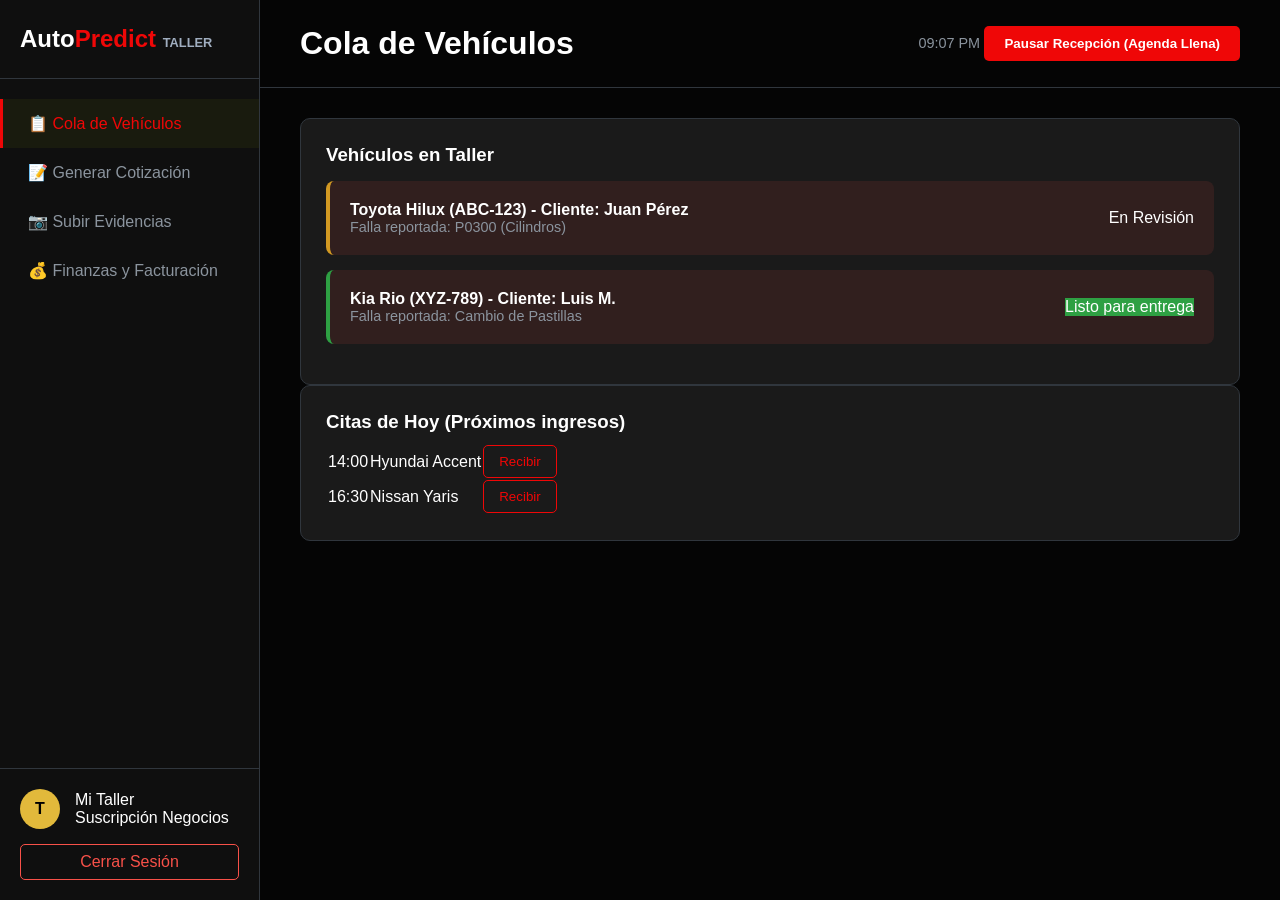
==== dashboard-taller.html @ 9f281860 "first commit" ====
<!DOCTYPE html>
<html lang="es">
<head>
    <meta charset="UTF-8">
    <meta name="viewport" content="width=device-width, initial-scale=1.0">
    <title>Portal Taller | AutoPredict</title>
    <link rel="stylesheet" href="dashboard.css">
</head>
<body>
    <div class="dashboard-container">
        
        <aside class="sidebar">
            <div class="sidebar-header">
                <a href="index.html" class="logo">Auto<span class="text-accent">Predict</span> <span style="font-size: 0.8rem; color: #a0aec0;">TALLER</span></a>
            </div>
            <nav class="sidebar-nav">
                <a href="#" class="nav-item active" data-target="panel-cola">📋 Cola de Vehículos</a>
                <a href="#" class="nav-item" data-target="panel-cotizar">📝 Generar Cotización</a>
                <a href="#" class="nav-item" data-target="panel-evidencias">📷 Subir Evidencias</a>
                <a href="#" class="nav-item" data-target="panel-finanzas">💰 Finanzas y Facturación</a>
            </nav>
            <div class="sidebar-footer">
                <div class="user-info">
                    <div class="avatar" id="user-avatar" style="background: #e2b93b;">T</div>
                    <div>
                        <p class="user-name" id="dashboard-user-name">Mi Taller</p>
                        <p class="user-role">Suscripción Negocios</p>
                    </div>
                </div>
                <a href="index.html" class="logout-btn" onclick="localStorage.removeItem('userRegisteredName');">Cerrar Sesión</a>
            </div>
        </aside>

        <main class="main-content">
            <header class="topbar">
                <h1 id="page-title">Cola de Vehículos</h1>
                <div class="topbar-actions">
                    <span id="live-clock" class="text-muted">--:--</span>
                    <button class="btn-primary">Pausar Recepción (Agenda Llena)</button>
                </div>
            </header>

            <div id="panel-cola" class="view-panel active">
                <div class="grid-2">
                    <div class="data-card">
                        <h3>Vehículos en Taller</h3>
                        
                        <div class="alert-item" style="border-left-color: var(--warning); margin-top: 15px;">
                            <div>
                                <strong>Toyota Hilux (ABC-123) - Cliente: Juan Pérez</strong>
                                <p class="text-muted">Falla reportada: P0300 (Cilindros)</p>
                            </div>
                            <span class="tag tag-yellow">En Revisión</span>
                        </div>

                        <div class="alert-item" style="border-left-color: var(--success); margin-top: 10px;">
                            <div>
                                <strong>Kia Rio (XYZ-789) - Cliente: Luis M.</strong>
                                <p class="text-muted">Falla reportada: Cambio de Pastillas</p>
                            </div>
                            <span class="tag" style="background: var(--success); color: white;">Listo para entrega</span>
                        </div>
                    </div>

                    <div class="data-card">
                        <h3>Citas de Hoy (Próximos ingresos)</h3>
                        <table class="data-table mt-10">
                            <tr><td>14:00</td><td>Hyundai Accent</td><td><button class="btn-outline">Recibir</button></td></tr>
                            <tr><td>16:30</td><td>Nissan Yaris</td><td><button class="btn-outline">Recibir</button></td></tr>
                        </table>
                    </div>
                </div>
            </div>

            <div id="panel-cotizar" class="view-panel hidden">
                <div class="data-card" style="max-width: 600px;">
                    <h2>Nueva Cotización</h2>
                    <p class="text-muted mb-15">Envía el presupuesto detallado al app del conductor.</p>
                    
                    <input type="text" placeholder="Placa del vehículo (Ej: ABC-123)" style="width: 100%; padding: 10px; margin-bottom: 10px; background: var(--bg-dark); color: white; border: 1px solid var(--border-color); border-radius: 5px;">
                    
                    <textarea placeholder="Descripción del diagnóstico técnico..." style="width: 100%; padding: 10px; margin-bottom: 10px; background: var(--bg-dark); color: white; border: 1px solid var(--border-color); border-radius: 5px; height: 100px;"></textarea>
                    
                    <div style="display: flex; gap: 10px; margin-bottom: 20px;">
                        <input type="number" placeholder="Costo Mano de Obra (S/)" style="flex: 1; padding: 10px; background: var(--bg-dark); color: white; border: 1px solid var(--border-color); border-radius: 5px;">
                        <input type="number" placeholder="Costo Repuestos (S/)" style="flex: 1; padding: 10px; background: var(--bg-dark); color: white; border: 1px solid var(--border-color); border-radius: 5px;">
                    </div>

                    <button class="btn-primary" style="width: 100%;" onclick="alert('Cotización enviada al cliente. Esperando aprobación en su app.')">Enviar Cotización Digital</button>
                </div>
            </div>

            <div id="panel-evidencias" class="view-panel hidden">
                <div class="data-card" style="max-width: 600px;">
                    <h2>Subir Evidencia Visual</h2>
                    <p class="text-muted mb-15">Toma fotos de las piezas dañadas para respaldar tu trabajo y enviárselas al cliente.</p>

                    <select style="width: 100%; padding: 10px; margin-bottom: 15px; background: var(--bg-dark); color: white; border: 1px solid var(--border-color); border-radius: 5px;">
                        <option>Seleccionar Vehículo en Taller...</option>
                        <option>Toyota Hilux (ABC-123)</option>
                    </select>

                    <div style="border: 2px dashed var(--border-color); padding: 50px; text-align: center; border-radius: 8px; margin-bottom: 20px; cursor: pointer;">
                        <span style="font-size: 2rem;">📷</span>
                        <p class="text-muted mt-10">Haz clic para abrir la cámara o subir foto</p>
                    </div>

                    <button class="btn-primary" style="width: 100%;" onclick="alert('Foto subida con éxito. El cliente recibió una notificación push en su celular.')">Enviar Evidencia al Cliente</button>
                </div>
            </div>

            <div id="panel-finanzas" class="view-panel hidden">
                <h2>Ingresos Mensuales</h2>
                <div class="grid-4 mt-10">
                    <div class="data-card" style="text-align: center;">
                        <p class="card-title">Ingresos Hoy</p>
                        <h3 class="card-value text-accent">S/ 450.00</h3>
                    </div>
                    <div class="data-card" style="text-align: center;">
                        <p class="card-title">Ingresos del Mes</p>
                        <h3 class="card-value">S/ 4,200.00</h3>
                    </div>
                    <div class="data-card" style="text-align: center;">
                        <p class="card-title">Cotizaciones Rechazadas</p>
                        <h3 class="card-value text-danger">2</h3>
                    </div>
                </div>
            </div>

        </main>
    </div>
    
    <nav class="bottom-nav">
        <a href="#" class="bottom-nav-item active" onclick="document.querySelector('[data-target=\'panel-resumen\']').click()">
            <span>🏠</span><br>Inicio
        </a>
        <a href="#" class="bottom-nav-item" onclick="document.querySelector('[data-target=\'panel-vehiculos\']').click()">
            <span>🚗</span><br>Vehículo
        </a>
        <a href="#" class="bottom-nav-item" onclick="document.querySelector('[data-target=\'panel-agenda\']').click()">
            <span>🔧</span><br>Mant.
        </a>
        <a href="#" class="bottom-nav-item">
            <span>👤</span><br>Perfil
        </a>
    </nav>

    <script src="dashboard.js"></script>
</body>
</html>
---- dashboard.css ----
:root {
    --bg-dark: #050505; --bg-panel: #0f0f0f; --bg-card: #1a1a1a;
    --accent-neon: #EF0707; --accent-hover: #DA2128;
    --text-main: #ffffff; --text-muted: #8b949e;
    --border-color: #30363d;
    --danger: #f85149; --warning: #d29922; --success: #2ea043;
}
* { margin: 0; padding: 0; box-sizing: border-box; font-family: 'Segoe UI', Tahoma, sans-serif; }
body { background-color: var(--bg-dark); color: var(--text-main); height: 100vh; overflow: hidden; }
.text-accent { color: var(--accent-neon); }
.text-muted { color: var(--text-muted); font-size: 0.9rem; }
.text-success { color: var(--success); font-size: 0.85rem; }
.text-warning { color: var(--warning); font-size: 0.85rem; }
.text-danger { color: var(--danger); font-size: 0.85rem; }
.hidden { display: none !important; }
.mt-10 { margin-top: 10px; }

.dashboard-container { display: flex; height: 100vh; }
.sidebar { width: 260px; background-color: var(--bg-panel); border-right: 1px solid var(--border-color); display: flex; flex-direction: column; }
.sidebar-header { padding: 25px 20px; border-bottom: 1px solid var(--border-color); }
.logo { font-size: 1.5rem; font-weight: bold; text-decoration: none; color: white; }

.sidebar-nav { padding: 20px 0; flex: 1; }
.nav-item { display: flex; justify-content: space-between; padding: 15px 25px; color: var(--text-muted); text-decoration: none; border-left: 3px solid transparent; }
.nav-item:hover, .nav-item.active { background-color: rgba(212, 255, 0, 0.05); color: var(--accent-neon); border-left-color: var(--accent-neon); }
.badge { background-color: var(--danger); color: white; padding: 2px 8px; border-radius: 10px; font-size: 0.75rem; }

.sidebar-footer { padding: 20px; border-top: 1px solid var(--border-color); }
.user-info { display: flex; align-items: center; gap: 15px; margin-bottom: 15px; }
.avatar { width: 40px; height: 40px; border-radius: 50%; background-color: var(--accent-neon); color: black; display: flex; align-items: center; justify-content: center; font-weight: bold; }
.logout-btn { display: block; text-align: center; padding: 8px; color: var(--danger); text-decoration: none; border: 1px solid var(--danger); border-radius: 5px; }

.main-content { flex: 1; display: flex; flex-direction: column; overflow-y: auto; }
.topbar { padding: 25px 40px; display: flex; justify-content: space-between; align-items: center; border-bottom: 1px solid var(--border-color); }
.btn-primary { background-color: var(--accent-neon); color: rgb(255, 255, 255); padding: 10px 20px; border: none; border-radius: 5px; font-weight: bold; cursor: pointer; }
.btn-outline { background: transparent; border: 1px solid var(--accent-neon); color: var(--accent-neon); padding: 8px 15px; border-radius: 5px; cursor: pointer; }

.view-panel { padding: 30px 40px; }
.grid-4 { display: grid; grid-template-columns: repeat(auto-fit, minmax(200px, 1fr)); gap: 20px; margin-top: 20px; }
.data-card { background-color: var(--bg-card); padding: 25px; border-radius: 10px; border: 1px solid var(--border-color); }
.warning-card { border-color: var(--warning); }
.card-value { font-size: 2.2rem; font-weight: bold; margin: 10px 0; }

.active-vehicle-banner { background: linear-gradient(135deg, rgba(212,255,0,0.1) 0%, #141414 100%); padding: 30px; border-radius: 10px; border: 1px solid var(--accent-neon); display: flex; justify-content: space-between; align-items: center; }
.score-circle { width: 70px; height: 70px; border-radius: 50%; border: 4px solid var(--success); display: flex; align-items: center; justify-content: center; font-size: 1.2rem; font-weight: bold; color: var(--success); }

.alert-item { background-color: rgba(248,81,73,0.1); padding: 20px; border-left: 4px solid var(--danger); border-radius: 8px; display: flex; justify-content: space-between; align-items: center; margin-bottom: 15px; }

/* Bottom Nav oculto en PC */
.bottom-nav { display: none; }

@media (max-width: 768px) {
    .sidebar { display: none; } /* Oculta barra lateral en celular */
    .bottom-nav {
        display: flex; justify-content: space-around; align-items: center;
        position: fixed; bottom: 0; width: 100%; height: 70px;
        background-color: var(--bg-card); border-top: 1px solid var(--border-color);
        z-index: 1000;
    }
    .bottom-nav-item {
        text-align: center; color: var(--text-muted); text-decoration: none; font-size: 0.75rem;
    }
    .bottom-nav-item.active { color: var(--accent-neon); }
    main.main-content { padding-bottom: 80px; } /* Evita que el contenido quede debajo de la barra */
}
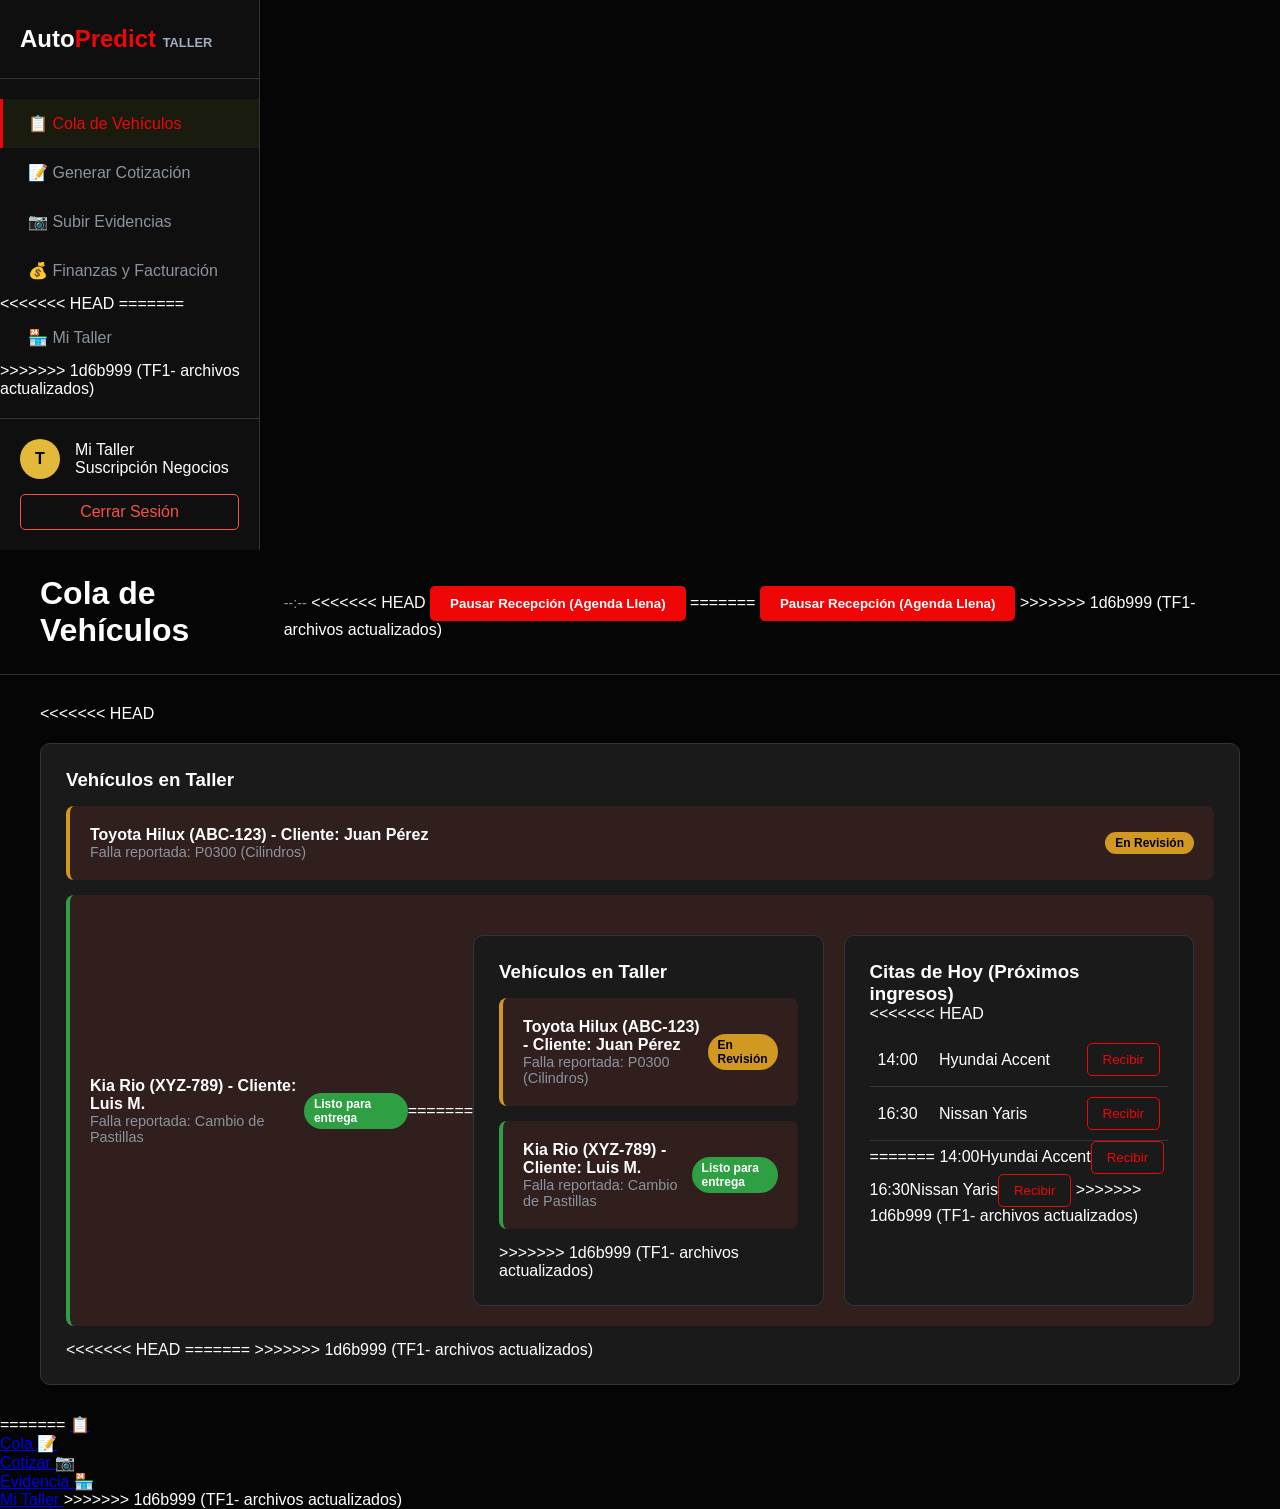
==== commit 8e1badaf: "TF 1 ACTUALIZACION" ====
--- a/dashboard-taller.html
+++ b/dashboard-taller.html
@@ -1,150 +1,248 @@
-<!DOCTYPE html>
-<html lang="es">
-<head>
-    <meta charset="UTF-8">
-    <meta name="viewport" content="width=device-width, initial-scale=1.0">
-    <title>Portal Taller | AutoPredict</title>
-    <link rel="stylesheet" href="dashboard.css">
-</head>
-<body>
-    <div class="dashboard-container">
-        
-        <aside class="sidebar">
-            <div class="sidebar-header">
-                <a href="index.html" class="logo">Auto<span class="text-accent">Predict</span> <span style="font-size: 0.8rem; color: #a0aec0;">TALLER</span></a>
-            </div>
-            <nav class="sidebar-nav">
-                <a href="#" class="nav-item active" data-target="panel-cola">📋 Cola de Vehículos</a>
-                <a href="#" class="nav-item" data-target="panel-cotizar">📝 Generar Cotización</a>
-                <a href="#" class="nav-item" data-target="panel-evidencias">📷 Subir Evidencias</a>
-                <a href="#" class="nav-item" data-target="panel-finanzas">💰 Finanzas y Facturación</a>
-            </nav>
-            <div class="sidebar-footer">
-                <div class="user-info">
-                    <div class="avatar" id="user-avatar" style="background: #e2b93b;">T</div>
-                    <div>
-                        <p class="user-name" id="dashboard-user-name">Mi Taller</p>
-                        <p class="user-role">Suscripción Negocios</p>
-                    </div>
-                </div>
-                <a href="index.html" class="logout-btn" onclick="localStorage.removeItem('userRegisteredName');">Cerrar Sesión</a>
-            </div>
-        </aside>
-
-        <main class="main-content">
-            <header class="topbar">
-                <h1 id="page-title">Cola de Vehículos</h1>
-                <div class="topbar-actions">
-                    <span id="live-clock" class="text-muted">--:--</span>
-                    <button class="btn-primary">Pausar Recepción (Agenda Llena)</button>
-                </div>
-            </header>
-
-            <div id="panel-cola" class="view-panel active">
-                <div class="grid-2">
-                    <div class="data-card">
-                        <h3>Vehículos en Taller</h3>
-                        
-                        <div class="alert-item" style="border-left-color: var(--warning); margin-top: 15px;">
-                            <div>
-                                <strong>Toyota Hilux (ABC-123) - Cliente: Juan Pérez</strong>
-                                <p class="text-muted">Falla reportada: P0300 (Cilindros)</p>
-                            </div>
-                            <span class="tag tag-yellow">En Revisión</span>
-                        </div>
-
-                        <div class="alert-item" style="border-left-color: var(--success); margin-top: 10px;">
-                            <div>
-                                <strong>Kia Rio (XYZ-789) - Cliente: Luis M.</strong>
-                                <p class="text-muted">Falla reportada: Cambio de Pastillas</p>
-                            </div>
-                            <span class="tag" style="background: var(--success); color: white;">Listo para entrega</span>
-                        </div>
-                    </div>
-
-                    <div class="data-card">
-                        <h3>Citas de Hoy (Próximos ingresos)</h3>
-                        <table class="data-table mt-10">
-                            <tr><td>14:00</td><td>Hyundai Accent</td><td><button class="btn-outline">Recibir</button></td></tr>
-                            <tr><td>16:30</td><td>Nissan Yaris</td><td><button class="btn-outline">Recibir</button></td></tr>
-                        </table>
-                    </div>
-                </div>
-            </div>
-
-            <div id="panel-cotizar" class="view-panel hidden">
-                <div class="data-card" style="max-width: 600px;">
-                    <h2>Nueva Cotización</h2>
-                    <p class="text-muted mb-15">Envía el presupuesto detallado al app del conductor.</p>
-                    
-                    <input type="text" placeholder="Placa del vehículo (Ej: ABC-123)" style="width: 100%; padding: 10px; margin-bottom: 10px; background: var(--bg-dark); color: white; border: 1px solid var(--border-color); border-radius: 5px;">
-                    
-                    <textarea placeholder="Descripción del diagnóstico técnico..." style="width: 100%; padding: 10px; margin-bottom: 10px; background: var(--bg-dark); color: white; border: 1px solid var(--border-color); border-radius: 5px; height: 100px;"></textarea>
-                    
-                    <div style="display: flex; gap: 10px; margin-bottom: 20px;">
-                        <input type="number" placeholder="Costo Mano de Obra (S/)" style="flex: 1; padding: 10px; background: var(--bg-dark); color: white; border: 1px solid var(--border-color); border-radius: 5px;">
-                        <input type="number" placeholder="Costo Repuestos (S/)" style="flex: 1; padding: 10px; background: var(--bg-dark); color: white; border: 1px solid var(--border-color); border-radius: 5px;">
-                    </div>
-
-                    <button class="btn-primary" style="width: 100%;" onclick="alert('Cotización enviada al cliente. Esperando aprobación en su app.')">Enviar Cotización Digital</button>
-                </div>
-            </div>
-
-            <div id="panel-evidencias" class="view-panel hidden">
-                <div class="data-card" style="max-width: 600px;">
-                    <h2>Subir Evidencia Visual</h2>
-                    <p class="text-muted mb-15">Toma fotos de las piezas dañadas para respaldar tu trabajo y enviárselas al cliente.</p>
-
-                    <select style="width: 100%; padding: 10px; margin-bottom: 15px; background: var(--bg-dark); color: white; border: 1px solid var(--border-color); border-radius: 5px;">
-                        <option>Seleccionar Vehículo en Taller...</option>
-                        <option>Toyota Hilux (ABC-123)</option>
-                    </select>
-
-                    <div style="border: 2px dashed var(--border-color); padding: 50px; text-align: center; border-radius: 8px; margin-bottom: 20px; cursor: pointer;">
-                        <span style="font-size: 2rem;">📷</span>
-                        <p class="text-muted mt-10">Haz clic para abrir la cámara o subir foto</p>
-                    </div>
-
-                    <button class="btn-primary" style="width: 100%;" onclick="alert('Foto subida con éxito. El cliente recibió una notificación push en su celular.')">Enviar Evidencia al Cliente</button>
-                </div>
-            </div>
-
-            <div id="panel-finanzas" class="view-panel hidden">
-                <h2>Ingresos Mensuales</h2>
-                <div class="grid-4 mt-10">
-                    <div class="data-card" style="text-align: center;">
-                        <p class="card-title">Ingresos Hoy</p>
-                        <h3 class="card-value text-accent">S/ 450.00</h3>
-                    </div>
-                    <div class="data-card" style="text-align: center;">
-                        <p class="card-title">Ingresos del Mes</p>
-                        <h3 class="card-value">S/ 4,200.00</h3>
-                    </div>
-                    <div class="data-card" style="text-align: center;">
-                        <p class="card-title">Cotizaciones Rechazadas</p>
-                        <h3 class="card-value text-danger">2</h3>
-                    </div>
-                </div>
-            </div>
-
-        </main>
-    </div>
-    
-    <nav class="bottom-nav">
-        <a href="#" class="bottom-nav-item active" onclick="document.querySelector('[data-target=\'panel-resumen\']').click()">
-            <span>🏠</span><br>Inicio
-        </a>
-        <a href="#" class="bottom-nav-item" onclick="document.querySelector('[data-target=\'panel-vehiculos\']').click()">
-            <span>🚗</span><br>Vehículo
-        </a>
-        <a href="#" class="bottom-nav-item" onclick="document.querySelector('[data-target=\'panel-agenda\']').click()">
-            <span>🔧</span><br>Mant.
-        </a>
-        <a href="#" class="bottom-nav-item">
-            <span>👤</span><br>Perfil
-        </a>
-    </nav>
-
-    <script src="dashboard.js"></script>
-</body>
+<!DOCTYPE html>
+<html lang="es">
+<head>
+    <meta charset="UTF-8">
+    <meta name="viewport" content="width=device-width, initial-scale=1.0">
+    <title>Portal Taller | AutoPredict</title>
+    <link rel="stylesheet" href="dashboard.css">
+</head>
+<body>
+    <div class="dashboard-container">
+        
+        <aside class="sidebar">
+            <div class="sidebar-header">
+                <a href="index.html" class="logo">Auto<span class="text-accent">Predict</span> <span style="font-size: 0.8rem; color: #a0aec0;">TALLER</span></a>
+            </div>
+            <nav class="sidebar-nav">
+                <a href="#" class="nav-item active" data-target="panel-cola">📋 Cola de Vehículos</a>
+                <a href="#" class="nav-item" data-target="panel-cotizar">📝 Generar Cotización</a>
+                <a href="#" class="nav-item" data-target="panel-evidencias">📷 Subir Evidencias</a>
+                <a href="#" class="nav-item" data-target="panel-finanzas">💰 Finanzas y Facturación</a>
+<<<<<<< HEAD
+=======
+                <a href="#" class="nav-item" data-target="panel-perfil-taller">🏪 Mi Taller</a>
+>>>>>>> 1d6b999 (TF1- archivos actualizados)
+            </nav>
+            <div class="sidebar-footer">
+                <div class="user-info">
+                    <div class="avatar" id="user-avatar" style="background: #e2b93b;">T</div>
+                    <div>
+                        <p class="user-name" id="dashboard-user-name">Mi Taller</p>
+                        <p class="user-role">Suscripción Negocios</p>
+                    </div>
+                </div>
+                <a href="index.html" class="logout-btn" onclick="localStorage.removeItem('userRegisteredName');">Cerrar Sesión</a>
+            </div>
+        </aside>
+
+        <main class="main-content">
+            <header class="topbar">
+                <h1 id="page-title">Cola de Vehículos</h1>
+                <div class="topbar-actions">
+                    <span id="live-clock" class="text-muted">--:--</span>
+<<<<<<< HEAD
+                    <button class="btn-primary">Pausar Recepción (Agenda Llena)</button>
+=======
+                    <button class="btn-primary" id="btn-pausar-recepcion">Pausar Recepción (Agenda Llena)</button>
+>>>>>>> 1d6b999 (TF1- archivos actualizados)
+                </div>
+            </header>
+
+            <div id="panel-cola" class="view-panel active">
+<<<<<<< HEAD
+                <div class="grid-2">
+                    <div class="data-card">
+                        <h3>Vehículos en Taller</h3>
+                        
+                        <div class="alert-item" style="border-left-color: var(--warning); margin-top: 15px;">
+                            <div>
+                                <strong>Toyota Hilux (ABC-123) - Cliente: Juan Pérez</strong>
+                                <p class="text-muted">Falla reportada: P0300 (Cilindros)</p>
+                            </div>
+                            <span class="tag tag-yellow">En Revisión</span>
+                        </div>
+
+                        <div class="alert-item" style="border-left-color: var(--success); margin-top: 10px;">
+                            <div>
+                                <strong>Kia Rio (XYZ-789) - Cliente: Luis M.</strong>
+                                <p class="text-muted">Falla reportada: Cambio de Pastillas</p>
+                            </div>
+                            <span class="tag" style="background: var(--success); color: white;">Listo para entrega</span>
+=======
+                <p id="banner-agenda-llena" class="banner-warning hidden">⏸ Recepción pausada: no se están recibiendo nuevos vehículos (agenda llena).</p>
+                <div class="grid-2">
+                    <div class="data-card">
+                        <h3>Vehículos en Taller</h3>
+                        <div id="vehiculos-taller-list">
+                            <div class="alert-item" style="border-left-color: var(--warning); margin-top: 15px;">
+                                <div>
+                                    <strong>Toyota Hilux (ABC-123) - Cliente: Juan Pérez</strong>
+                                    <p class="text-muted">Falla reportada: P0300 (Cilindros)</p>
+                                </div>
+                                <span class="tag tag-yellow">En Revisión</span>
+                            </div>
+
+                            <div class="alert-item" style="border-left-color: var(--success); margin-top: 10px;">
+                                <div>
+                                    <strong>Kia Rio (XYZ-789) - Cliente: Luis M.</strong>
+                                    <p class="text-muted">Falla reportada: Cambio de Pastillas</p>
+                                </div>
+                                <span class="tag" style="background: var(--success); color: white;">Listo para entrega</span>
+                            </div>
+>>>>>>> 1d6b999 (TF1- archivos actualizados)
+                        </div>
+                    </div>
+
+                    <div class="data-card">
+                        <h3>Citas de Hoy (Próximos ingresos)</h3>
+                        <table class="data-table mt-10">
+<<<<<<< HEAD
+                            <tr><td>14:00</td><td>Hyundai Accent</td><td><button class="btn-outline">Recibir</button></td></tr>
+                            <tr><td>16:30</td><td>Nissan Yaris</td><td><button class="btn-outline">Recibir</button></td></tr>
+                        </table>
+=======
+                            <tbody id="citas-hoy-tbody">
+                                <tr data-id="c1"><td>14:00</td><td>Hyundai Accent</td><td><button class="btn-outline" data-hora="14:00" data-vehiculo="Hyundai Accent" data-cliente="Cliente: Mariana Torres" data-placa="RAE-201">Recibir</button></td></tr>
+                                <tr data-id="c2"><td>16:30</td><td>Nissan Yaris</td><td><button class="btn-outline" data-hora="16:30" data-vehiculo="Nissan Yaris" data-cliente="Cliente: Pedro Salas" data-placa="FRT-556">Recibir</button></td></tr>
+                            </tbody>
+                        </table>
+                        <p id="citas-hoy-vacio" class="empty-state hidden">No hay más ingresos programados para hoy.</p>
+>>>>>>> 1d6b999 (TF1- archivos actualizados)
+                    </div>
+                </div>
+            </div>
+
+            <div id="panel-cotizar" class="view-panel hidden">
+                <div class="data-card" style="max-width: 600px;">
+                    <h2>Nueva Cotización</h2>
+                    <p class="text-muted mb-15">Envía el presupuesto detallado al app del conductor.</p>
+                    
+                    <input type="text" placeholder="Placa del vehículo (Ej: ABC-123)" style="width: 100%; padding: 10px; margin-bottom: 10px; background: var(--bg-dark); color: white; border: 1px solid var(--border-color); border-radius: 5px;">
+                    
+                    <textarea placeholder="Descripción del diagnóstico técnico..." style="width: 100%; padding: 10px; margin-bottom: 10px; background: var(--bg-dark); color: white; border: 1px solid var(--border-color); border-radius: 5px; height: 100px;"></textarea>
+                    
+                    <div style="display: flex; gap: 10px; margin-bottom: 20px;">
+                        <input type="number" placeholder="Costo Mano de Obra (S/)" style="flex: 1; padding: 10px; background: var(--bg-dark); color: white; border: 1px solid var(--border-color); border-radius: 5px;">
+                        <input type="number" placeholder="Costo Repuestos (S/)" style="flex: 1; padding: 10px; background: var(--bg-dark); color: white; border: 1px solid var(--border-color); border-radius: 5px;">
+                    </div>
+
+                    <button class="btn-primary" style="width: 100%;" onclick="alert('Cotización enviada al cliente. Esperando aprobación en su app.')">Enviar Cotización Digital</button>
+                </div>
+            </div>
+
+            <div id="panel-evidencias" class="view-panel hidden">
+                <div class="data-card" style="max-width: 600px;">
+                    <h2>Subir Evidencia Visual</h2>
+                    <p class="text-muted mb-15">Toma fotos de las piezas dañadas para respaldar tu trabajo y enviárselas al cliente.</p>
+
+                    <select style="width: 100%; padding: 10px; margin-bottom: 15px; background: var(--bg-dark); color: white; border: 1px solid var(--border-color); border-radius: 5px;">
+                        <option>Seleccionar Vehículo en Taller...</option>
+                        <option>Toyota Hilux (ABC-123)</option>
+                    </select>
+
+                    <div style="border: 2px dashed var(--border-color); padding: 50px; text-align: center; border-radius: 8px; margin-bottom: 20px; cursor: pointer;">
+                        <span style="font-size: 2rem;">📷</span>
+                        <p class="text-muted mt-10">Haz clic para abrir la cámara o subir foto</p>
+                    </div>
+
+                    <button class="btn-primary" style="width: 100%;" onclick="alert('Foto subida con éxito. El cliente recibió una notificación push en su celular.')">Enviar Evidencia al Cliente</button>
+                </div>
+            </div>
+
+            <div id="panel-finanzas" class="view-panel hidden">
+                <h2>Ingresos Mensuales</h2>
+                <div class="grid-4 mt-10">
+                    <div class="data-card" style="text-align: center;">
+                        <p class="card-title">Ingresos Hoy</p>
+                        <h3 class="card-value text-accent">S/ 450.00</h3>
+                    </div>
+                    <div class="data-card" style="text-align: center;">
+                        <p class="card-title">Ingresos del Mes</p>
+                        <h3 class="card-value">S/ 4,200.00</h3>
+                    </div>
+                    <div class="data-card" style="text-align: center;">
+                        <p class="card-title">Cotizaciones Rechazadas</p>
+                        <h3 class="card-value text-danger">2</h3>
+                    </div>
+                </div>
+            </div>
+
+<<<<<<< HEAD
+=======
+            <div id="panel-perfil-taller" class="view-panel hidden">
+                <div class="data-card" style="max-width: 600px;">
+                    <h2>Información del Taller</h2>
+                    <p class="text-muted mb-15">Esta información es la que ven tus clientes en "Buscar Talleres".</p>
+
+                    <label class="form-label">Nombre del taller</label>
+                    <input type="text" id="perfil-nombre" class="form-input" value="Mi Taller"> <br>
+
+                    <label class="form-label">Dirección</label>
+                    <input type="text" id="perfil-direccion" class="form-input" value="Av. San Luis 345, Lima"><br>
+
+                    <label class="form-label">Teléfono de contacto</label>
+                    <input type="text" id="perfil-telefono" class="form-input" value="+51 987 654 321"><br>
+
+                    <label class="form-label">Horario de atención</label>
+                    <input type="text" id="perfil-horario" class="form-input" value="Lun a Sáb, 8:00 AM - 6:00 PM"><br>
+
+                    <label class="form-label">Especialidad</label>
+                    <select id="perfil-especialidad" class="form-input">
+                        <option value="general">Mecánica General</option>
+                        <option value="frenos">Especialista en Frenos</option>
+                        <option value="electrico">Sistema Eléctrico</option>
+                        <option value="motor">Motor y Transmisión</option>
+                    </select>
+
+                    <button class="btn-primary mt-10" style="width: 100%;" id="btn-guardar-perfil-taller">Guardar Cambios</button>
+                    <p id="perfil-guardado-msg" class="text-success hidden mt-10" style="text-align:center;">✓ Cambios guardados correctamente.</p>
+                </div>
+            </div>
+
+>>>>>>> 1d6b999 (TF1- archivos actualizados)
+        </main>
+    </div>
+    
+    <nav class="bottom-nav">
+<<<<<<< HEAD
+        <a href="#" class="bottom-nav-item active" onclick="document.querySelector('[data-target=\'panel-resumen\']').click()">
+            <span>🏠</span><br>Inicio
+        </a>
+        <a href="#" class="bottom-nav-item" onclick="document.querySelector('[data-target=\'panel-vehiculos\']').click()">
+            <span>🚗</span><br>Vehículo
+        </a>
+        <a href="#" class="bottom-nav-item" onclick="document.querySelector('[data-target=\'panel-agenda\']').click()">
+            <span>🔧</span><br>Mant.
+        </a>
+        <a href="#" class="bottom-nav-item">
+            <span>👤</span><br>Perfil
+        </a>
+    </nav>
+
+=======
+        <a href="#" class="bottom-nav-item active" onclick="document.querySelector('[data-target=\'panel-cola\']').click()">
+            <span>📋</span><br>Cola
+        </a>
+        <a href="#" class="bottom-nav-item" onclick="document.querySelector('[data-target=\'panel-cotizar\']').click()">
+            <span>📝</span><br>Cotizar
+        </a>
+        <a href="#" class="bottom-nav-item" onclick="document.querySelector('[data-target=\'panel-evidencias\']').click()">
+            <span>📷</span><br>Evidencia
+        </a>
+        <a href="#" class="bottom-nav-item" onclick="document.querySelector('[data-target=\'panel-perfil-taller\']').click()">
+            <span>🏪</span><br>Mi Taller
+        </a>
+    </nav>
+
+    <!-- Modal genérico reutilizable (ej: confirmación de vehículo recibido) -->
+    <div id="app-modal" class="modal-overlay hidden">
+        <div class="modal-box">
+            <button class="modal-close" id="app-modal-close">✖</button>
+            <div id="app-modal-content"></div>
+        </div>
+    </div>
+
+>>>>>>> 1d6b999 (TF1- archivos actualizados)
+    <script src="dashboard.js"></script>
+</body>
 </html>
--- a/dashboard.css
+++ b/dashboard.css
@@ -1,65 +1,629 @@
-:root {
-    --bg-dark: #050505; --bg-panel: #0f0f0f; --bg-card: #1a1a1a;
-    --accent-neon: #EF0707; --accent-hover: #DA2128;
-    --text-main: #ffffff; --text-muted: #8b949e;
-    --border-color: #30363d;
-    --danger: #f85149; --warning: #d29922; --success: #2ea043;
-}
-* { margin: 0; padding: 0; box-sizing: border-box; font-family: 'Segoe UI', Tahoma, sans-serif; }
-body { background-color: var(--bg-dark); color: var(--text-main); height: 100vh; overflow: hidden; }
-.text-accent { color: var(--accent-neon); }
-.text-muted { color: var(--text-muted); font-size: 0.9rem; }
-.text-success { color: var(--success); font-size: 0.85rem; }
-.text-warning { color: var(--warning); font-size: 0.85rem; }
-.text-danger { color: var(--danger); font-size: 0.85rem; }
-.hidden { display: none !important; }
-.mt-10 { margin-top: 10px; }
-
-.dashboard-container { display: flex; height: 100vh; }
-.sidebar { width: 260px; background-color: var(--bg-panel); border-right: 1px solid var(--border-color); display: flex; flex-direction: column; }
-.sidebar-header { padding: 25px 20px; border-bottom: 1px solid var(--border-color); }
-.logo { font-size: 1.5rem; font-weight: bold; text-decoration: none; color: white; }
-
-.sidebar-nav { padding: 20px 0; flex: 1; }
-.nav-item { display: flex; justify-content: space-between; padding: 15px 25px; color: var(--text-muted); text-decoration: none; border-left: 3px solid transparent; }
-.nav-item:hover, .nav-item.active { background-color: rgba(212, 255, 0, 0.05); color: var(--accent-neon); border-left-color: var(--accent-neon); }
-.badge { background-color: var(--danger); color: white; padding: 2px 8px; border-radius: 10px; font-size: 0.75rem; }
-
-.sidebar-footer { padding: 20px; border-top: 1px solid var(--border-color); }
-.user-info { display: flex; align-items: center; gap: 15px; margin-bottom: 15px; }
-.avatar { width: 40px; height: 40px; border-radius: 50%; background-color: var(--accent-neon); color: black; display: flex; align-items: center; justify-content: center; font-weight: bold; }
-.logout-btn { display: block; text-align: center; padding: 8px; color: var(--danger); text-decoration: none; border: 1px solid var(--danger); border-radius: 5px; }
-
-.main-content { flex: 1; display: flex; flex-direction: column; overflow-y: auto; }
-.topbar { padding: 25px 40px; display: flex; justify-content: space-between; align-items: center; border-bottom: 1px solid var(--border-color); }
-.btn-primary { background-color: var(--accent-neon); color: rgb(255, 255, 255); padding: 10px 20px; border: none; border-radius: 5px; font-weight: bold; cursor: pointer; }
-.btn-outline { background: transparent; border: 1px solid var(--accent-neon); color: var(--accent-neon); padding: 8px 15px; border-radius: 5px; cursor: pointer; }
-
-.view-panel { padding: 30px 40px; }
-.grid-4 { display: grid; grid-template-columns: repeat(auto-fit, minmax(200px, 1fr)); gap: 20px; margin-top: 20px; }
-.data-card { background-color: var(--bg-card); padding: 25px; border-radius: 10px; border: 1px solid var(--border-color); }
-.warning-card { border-color: var(--warning); }
-.card-value { font-size: 2.2rem; font-weight: bold; margin: 10px 0; }
-
-.active-vehicle-banner { background: linear-gradient(135deg, rgba(212,255,0,0.1) 0%, #141414 100%); padding: 30px; border-radius: 10px; border: 1px solid var(--accent-neon); display: flex; justify-content: space-between; align-items: center; }
-.score-circle { width: 70px; height: 70px; border-radius: 50%; border: 4px solid var(--success); display: flex; align-items: center; justify-content: center; font-size: 1.2rem; font-weight: bold; color: var(--success); }
-
-.alert-item { background-color: rgba(248,81,73,0.1); padding: 20px; border-left: 4px solid var(--danger); border-radius: 8px; display: flex; justify-content: space-between; align-items: center; margin-bottom: 15px; }
-
-/* Bottom Nav oculto en PC */
-.bottom-nav { display: none; }
-
-@media (max-width: 768px) {
-    .sidebar { display: none; } /* Oculta barra lateral en celular */
-    .bottom-nav {
-        display: flex; justify-content: space-around; align-items: center;
-        position: fixed; bottom: 0; width: 100%; height: 70px;
-        background-color: var(--bg-card); border-top: 1px solid var(--border-color);
-        z-index: 1000;
-    }
-    .bottom-nav-item {
-        text-align: center; color: var(--text-muted); text-decoration: none; font-size: 0.75rem;
-    }
-    .bottom-nav-item.active { color: var(--accent-neon); }
-    main.main-content { padding-bottom: 80px; } /* Evita que el contenido quede debajo de la barra */
+/* Variables */
+
+:root {
+    --bg-dark: #050505;
+    --bg-panel: #0f0f0f;
+    --bg-card: #1a1a1a;
+
+    --accent-neon: #EF0707;
+    --accent-hover: #DA2128;
+
+    --text-main: #ffffff;
+    --text-muted: #8b949e;
+
+    --border-color: #30363d;
+
+    --danger: #f85149;
+    --warning: #d29922;
+    --success: #2ea043;
+}
+
+/* Reset */
+
+* {
+    margin: 0;
+    padding: 0;
+    box-sizing: border-box;
+    font-family: "Segoe UI", Tahoma, sans-serif;
+}
+
+/* General */
+
+body {
+    background-color: var(--bg-dark);
+    color: var(--text-main);
+<<<<<<< HEAD
+    height: 100vh;
+    overflow: hidden;
+=======
+    min-height: 100vh; /* cambiar a min-height para permitir escrolleo cuando haya contenido mayor a la pantalla */
+    overflow-y: auto;  /* permitir scroll por defecto; al abrir el menú añadimos clase para bloquear si se desea */
+    -webkit-font-smoothing: antialiased;
+    -moz-osx-font-smoothing: grayscale;
+}
+
+body.nav-open {
+    overflow: hidden; /* cuando el nav está abierto, bloqueamos el scroll del fondo */
+>>>>>>> 1d6b999 (TF1- archivos actualizados)
+}
+
+.text-accent {
+    color: var(--accent-neon);
+}
+
+.text-muted {
+    color: var(--text-muted);
+    font-size: 0.9rem;
+}
+
+.text-success {
+    color: var(--success);
+    font-size: 0.85rem;
+}
+
+.text-warning {
+    color: var(--warning);
+    font-size: 0.85rem;
+}
+
+.text-danger {
+    color: var(--danger);
+    font-size: 0.85rem;
+}
+
+.hidden {
+    display: none !important;
+}
+
+.mt-10 {
+    margin-top: 10px;
+}
+
+<<<<<<< HEAD
+=======
+/* Botón menú móvil (ya lo tenías, se asegura que esté visible en móvil) */
+.btn-menu-movil {
+    display: none;
+    background: none;
+    border: none;
+    color: white;
+    font-size: 2rem;
+    cursor: pointer;
+    line-height: 1;
+}
+
+>>>>>>> 1d6b999 (TF1- archivos actualizados)
+/* Dashboard */
+
+.dashboard-container {
+    display: flex;
+<<<<<<< HEAD
+    height: 100vh;
+=======
+    min-height: 100vh;
+>>>>>>> 1d6b999 (TF1- archivos actualizados)
+}
+
+/* Sidebar */
+
+.sidebar {
+    display: flex;
+    flex-direction: column;
+    width: 260px;
+    background-color: var(--bg-panel);
+    border-right: 1px solid var(--border-color);
+}
+
+.sidebar-header {
+    padding: 25px 20px;
+    border-bottom: 1px solid var(--border-color);
+}
+
+.logo {
+    font-size: 1.5rem;
+    font-weight: bold;
+    text-decoration: none;
+    color: white;
+}
+
+.sidebar-nav {
+    flex: 1;
+    padding: 20px 0;
+}
+
+.nav-item {
+    display: flex;
+    justify-content: space-between;
+    padding: 15px 25px;
+    color: var(--text-muted);
+    text-decoration: none;
+    border-left: 3px solid transparent;
+}
+
+.nav-item:hover,
+.nav-item.active {
+    color: var(--accent-neon);
+    background-color: rgba(212, 255, 0, 0.05);
+    border-left-color: var(--accent-neon);
+}
+
+.badge {
+    padding: 2px 8px;
+    background-color: var(--danger);
+    color: white;
+    border-radius: 10px;
+    font-size: 0.75rem;
+}
+
+.sidebar-footer {
+    padding: 20px;
+    border-top: 1px solid var(--border-color);
+}
+
+.user-info {
+    display: flex;
+    align-items: center;
+    gap: 15px;
+    margin-bottom: 15px;
+}
+
+.avatar {
+    display: flex;
+    justify-content: center;
+    align-items: center;
+    width: 40px;
+    height: 40px;
+    background-color: var(--accent-neon);
+    color: black;
+    border-radius: 50%;
+    font-weight: bold;
+}
+
+.logout-btn {
+    display: block;
+    padding: 8px;
+    text-align: center;
+    color: var(--danger);
+    text-decoration: none;
+    border: 1px solid var(--danger);
+    border-radius: 5px;
+}
+
+/* Main */
+
+.main-content {
+    flex: 1;
+    display: flex;
+    flex-direction: column;
+    overflow-y: auto;
+}
+
+.topbar {
+    display: flex;
+    justify-content: space-between;
+    align-items: center;
+    padding: 25px 40px;
+    border-bottom: 1px solid var(--border-color);
+}
+
+/* Botones */
+
+.btn-primary {
+    padding: 10px 20px;
+    background-color: var(--accent-neon);
+    color: white;
+    border: none;
+    border-radius: 5px;
+    font-weight: bold;
+    cursor: pointer;
+}
+
+.btn-outline {
+    padding: 8px 15px;
+    background: transparent;
+    color: var(--accent-neon);
+    border: 1px solid var(--accent-neon);
+    border-radius: 5px;
+    cursor: pointer;
+}
+
+/* Paneles */
+
+.view-panel {
+    padding: 30px 40px;
+}
+
+.grid-4 {
+    display: grid;
+    grid-template-columns: repeat(auto-fit, minmax(200px, 1fr));
+    gap: 20px;
+    margin-top: 20px;
+}
+
+.data-card {
+    padding: 25px;
+    background-color: var(--bg-card);
+    border: 1px solid var(--border-color);
+    border-radius: 10px;
+}
+
+.warning-card {
+    border-color: var(--warning);
+}
+
+.card-value {
+    margin: 10px 0;
+    font-size: 2.2rem;
+    font-weight: bold;
+}
+
+/* Vehículos */
+
+.active-vehicle-banner {
+    display: flex;
+    justify-content: space-between;
+    align-items: center;
+    padding: 30px;
+    background: linear-gradient(135deg, rgba(212, 255, 0, 0.1) 0%, #141414 100%);
+    border: 1px solid var(--accent-neon);
+    border-radius: 10px;
+}
+
+.score-circle {
+    display: flex;
+    justify-content: center;
+    align-items: center;
+    width: 70px;
+    height: 70px;
+    color: var(--success);
+    border: 4px solid var(--success);
+    border-radius: 50%;
+    font-size: 1.2rem;
+    font-weight: bold;
+}
+
+.alert-item {
+    display: flex;
+    justify-content: space-between;
+    align-items: center;
+    margin-bottom: 15px;
+    padding: 20px;
+    background-color: rgba(248, 81, 73, 0.1);
+    border-left: 4px solid var(--danger);
+    border-radius: 8px;
+}
+
+/* Bottom Nav */
+
+.bottom-nav {
+    display: none;
+}
+
+/* Responsive */
+
+@media (max-width: 768px) {
+
+    .sidebar {
+        display: none;
+    }
+
+<<<<<<< HEAD
+=======
+    .btn-menu-movil {
+        display: block; /* Aparece solo en celular */
+    }
+
+>>>>>>> 1d6b999 (TF1- archivos actualizados)
+    .bottom-nav {
+        display: flex;
+        justify-content: space-around;
+        align-items: center;
+        position: fixed;
+        bottom: 0;
+        width: 100%;
+        height: 70px;
+        background-color: var(--bg-card);
+        border-top: 1px solid var(--border-color);
+        z-index: 1000;
+    }
+
+    .bottom-nav-item {
+        text-align: center;
+        color: var(--text-muted);
+        text-decoration: none;
+        font-size: 0.75rem;
+    }
+
+    .bottom-nav-item.active {
+        color: var(--accent-neon);
+    }
+
+    main.main-content {
+        padding-bottom: 80px;
+    }
+<<<<<<< HEAD
+=======
+
+    /* MENU MÓVIL: overlay + panel fijo */
+    .nav-overlay {
+        position: fixed;
+        inset: 0;
+        background: rgba(0,0,0,0.5);
+        opacity: 0;
+        visibility: hidden;
+        transition: opacity 0.22s ease;
+        z-index: 998;
+    }
+
+    .nav-overlay.open {
+        opacity: 1;
+        visibility: visible;
+    }
+
+    .nav-mobile {
+        position: fixed;
+        top: 0;
+        left: 0; /* Cambia a right:0 si prefieres que salga desde la derecha */
+        width: 85%;
+        max-width: 420px;
+        height: 100vh;
+        background-color: var(--bg-panel);
+        box-shadow: 0 8px 24px rgba(0,0,0,0.6);
+        z-index: 999;
+        transform: translateX(-100%);
+        transition: transform 0.28s cubic-bezier(.2,.9,.2,1);
+        display: flex;
+        flex-direction: column;
+        padding: 1rem 0;
+        overflow: hidden; /* overflow interno controlado en .menu-inner */
+    }
+
+    .nav-mobile.open {
+        transform: translateX(0);
+    }
+
+    /* Contenedor interno con scroll */
+    .nav-mobile .menu-inner {
+        overflow-y: auto;
+        -webkit-overflow-scrolling: touch;
+        padding: 0 1rem 2rem 1rem;
+        height: calc(100vh - 60px); /* deja espacio para header del menu si lo tuvieras */
+    }
+
+    .nav-mobile .menu-list {
+        display: flex;
+        flex-direction: column;
+        gap: .25rem;
+        padding-top: 0.5rem;
+    }
+
+    .nav-mobile .menu-list .nav-item {
+        padding: 12px 14px;
+        border-left: none;
+        color: var(--text-main);
+    }
+
+    .nav-mobile .menu-header {
+        display: flex;
+        align-items: center;
+        justify-content: space-between;
+        padding: 12px 16px;
+        border-bottom: 1px solid var(--border-color);
+    }
+
+    .nav-mobile .close-btn {
+        background: none;
+        border: none;
+        color: var(--text-muted);
+        font-size: 1.6rem;
+        cursor: pointer;
+    }
+}
+
+/* ============================================= */
+/* AÑADIDOS: funcionalidad de botones (no se tocó */
+/* nada de lo anterior para no romper el responsive) */
+/* ============================================= */
+
+.grid-2 {
+    display: grid;
+    grid-template-columns: repeat(auto-fit, minmax(280px, 1fr));
+    gap: 20px;
+    margin-top: 20px;
+}
+
+.data-table {
+    width: 100%;
+    border-collapse: collapse;
+}
+
+.data-table th,
+.data-table td {
+    padding: 10px 8px;
+    text-align: left;
+    border-bottom: 1px solid var(--border-color);
+}
+
+.data-table td:last-child {
+    text-align: right;
+    white-space: nowrap;
+}
+
+.card-title {
+    color: var(--text-muted);
+    font-size: 0.85rem;
+    text-transform: uppercase;
+}
+
+.mb-15 {
+    margin-bottom: 15px;
+}
+
+.tag {
+    padding: 4px 10px;
+    border-radius: 20px;
+    font-size: 0.75rem;
+    font-weight: bold;
+}
+
+.tag-yellow {
+    background: var(--warning);
+    color: #000;
+}
+
+.tag-red {
+    background: var(--danger);
+    color: #fff;
+}
+
+/* Botones deshabilitados (ej: agenda llena) */
+button:disabled,
+.btn-primary:disabled,
+.btn-outline:disabled {
+    opacity: 0.45;
+    cursor: not-allowed;
+}
+
+/* Modal genérico reutilizable */
+.modal-overlay {
+    position: fixed;
+    top: 0;
+    left: 0;
+    width: 100%;
+    height: 100%;
+    background: rgba(0, 0, 0, 0.8);
+    z-index: 2000;
+    display: flex;
+    align-items: center;
+    justify-content: center;
+    padding: 20px;
+}
+
+.modal-box {
+    width: 100%;
+    max-width: 520px;
+    max-height: 90vh;
+    overflow-y: auto;
+    position: relative;
+    background-color: var(--bg-card);
+    border: 1px solid var(--border-color);
+    border-radius: 10px;
+    padding: 25px;
+}
+
+.modal-close {
+    position: absolute;
+    top: 12px;
+    right: 15px;
+    background: none;
+    border: none;
+    color: white;
+    font-size: 1.4rem;
+    cursor: pointer;
+    line-height: 1;
+}
+
+.modal-box .form-input {
+    width: 100%;
+    padding: 10px;
+    margin-bottom: 12px;
+    background: var(--bg-dark);
+    color: white;
+    border: 1px solid var(--border-color);
+    border-radius: 5px;
+}
+
+.modal-box label.form-label {
+    display: block;
+    margin-bottom: 6px;
+    font-size: 0.85rem;
+    color: var(--text-muted);
+}
+
+.modal-actions {
+    display: flex;
+    gap: 10px;
+    margin-top: 15px;
+}
+
+.modal-actions button {
+    flex: 1;
+}
+
+.slot-btn {
+    padding: 8px 12px;
+    margin: 4px 6px 4px 0;
+    background: var(--bg-dark);
+    border: 1px solid var(--border-color);
+    color: var(--text-main);
+    border-radius: 5px;
+    cursor: pointer;
+}
+
+.slot-btn:hover {
+    border-color: var(--accent-neon);
+    color: var(--accent-neon);
+}
+
+/* Banner de aviso (ej: agenda llena en taller) */
+.banner-warning {
+    display: flex;
+    align-items: center;
+    gap: 10px;
+    padding: 12px 18px;
+    margin-bottom: 15px;
+    background: rgba(210, 153, 34, 0.12);
+    border: 1px solid var(--warning);
+    border-radius: 8px;
+    color: var(--warning);
+    font-weight: bold;
+}
+
+/* Sección de leídas / aprobadas (colapsable) */
+.subsection-toggle {
+    margin-top: 25px;
+    border: 1px solid var(--border-color);
+    border-radius: 8px;
+    overflow: hidden;
+}
+
+.subsection-toggle summary {
+    cursor: pointer;
+    padding: 14px 20px;
+    background: var(--bg-card);
+    font-weight: bold;
+    list-style: none;
+}
+
+.subsection-toggle summary::-webkit-details-marker {
+    display: none;
+}
+
+.subsection-toggle summary::before {
+    content: "▸ ";
+}
+
+.subsection-toggle[open] summary::before {
+    content: "▾ ";
+}
+
+.subsection-body {
+    padding: 15px 20px;
+}
+
+.alert-item.leida {
+    border-left-color: var(--text-muted);
+    opacity: 0.75;
+}
+
+.alert-item.aprobada-item,
+.alert-item.rechazada-item {
+    border-left-color: var(--success);
+}
+
+.empty-state {
+    padding: 30px;
+    text-align: center;
+    color: var(--text-muted);
+>>>>>>> 1d6b999 (TF1- archivos actualizados)
 }
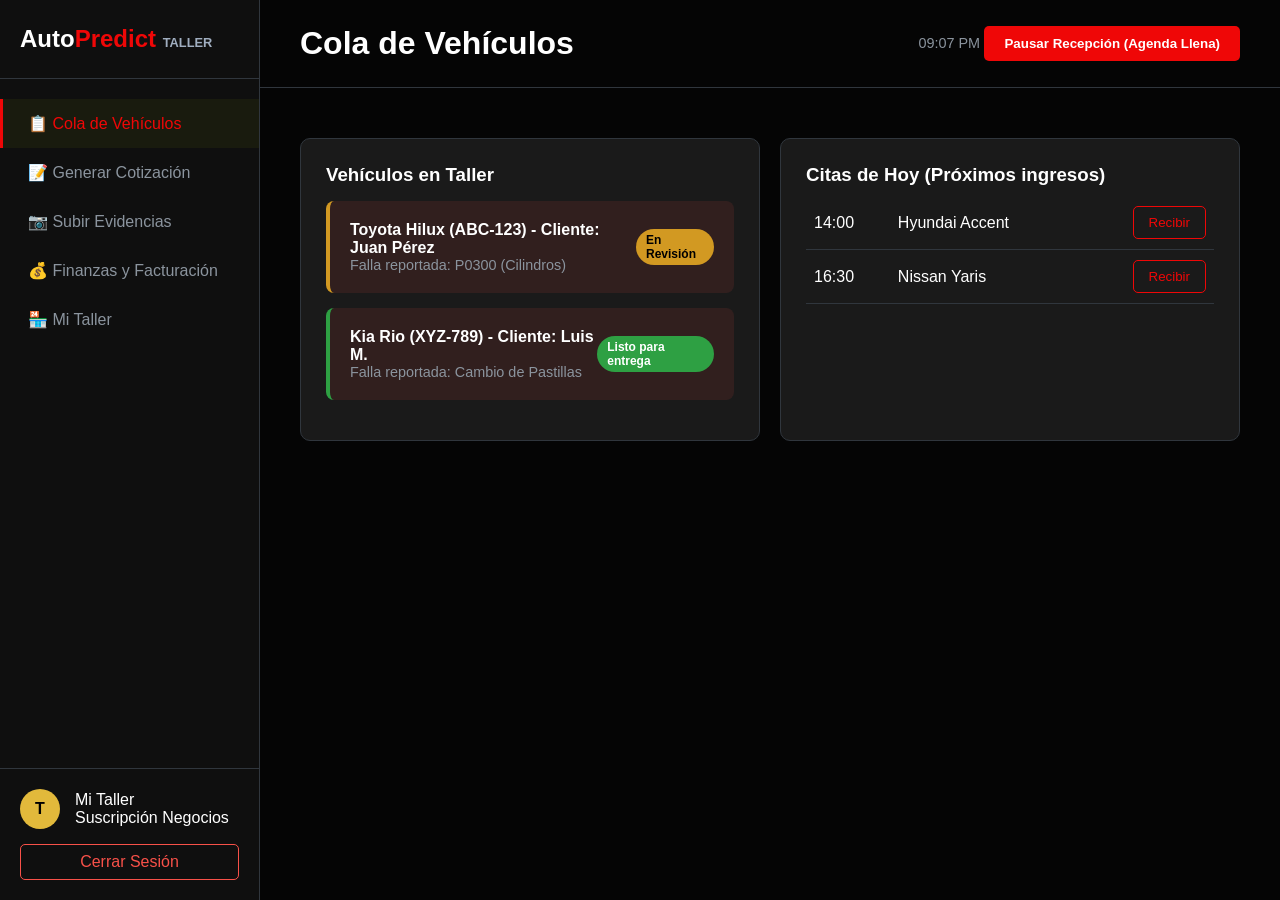
==== commit 58975b11: "TF FINAL" ====
--- a/dashboard-taller.html
+++ b/dashboard-taller.html
@@ -1,248 +1,194 @@
-<!DOCTYPE html>
-<html lang="es">
-<head>
-    <meta charset="UTF-8">
-    <meta name="viewport" content="width=device-width, initial-scale=1.0">
-    <title>Portal Taller | AutoPredict</title>
-    <link rel="stylesheet" href="dashboard.css">
-</head>
-<body>
-    <div class="dashboard-container">
-        
-        <aside class="sidebar">
-            <div class="sidebar-header">
-                <a href="index.html" class="logo">Auto<span class="text-accent">Predict</span> <span style="font-size: 0.8rem; color: #a0aec0;">TALLER</span></a>
-            </div>
-            <nav class="sidebar-nav">
-                <a href="#" class="nav-item active" data-target="panel-cola">📋 Cola de Vehículos</a>
-                <a href="#" class="nav-item" data-target="panel-cotizar">📝 Generar Cotización</a>
-                <a href="#" class="nav-item" data-target="panel-evidencias">📷 Subir Evidencias</a>
-                <a href="#" class="nav-item" data-target="panel-finanzas">💰 Finanzas y Facturación</a>
-<<<<<<< HEAD
-=======
-                <a href="#" class="nav-item" data-target="panel-perfil-taller">🏪 Mi Taller</a>
->>>>>>> 1d6b999 (TF1- archivos actualizados)
-            </nav>
-            <div class="sidebar-footer">
-                <div class="user-info">
-                    <div class="avatar" id="user-avatar" style="background: #e2b93b;">T</div>
-                    <div>
-                        <p class="user-name" id="dashboard-user-name">Mi Taller</p>
-                        <p class="user-role">Suscripción Negocios</p>
-                    </div>
-                </div>
-                <a href="index.html" class="logout-btn" onclick="localStorage.removeItem('userRegisteredName');">Cerrar Sesión</a>
-            </div>
-        </aside>
-
-        <main class="main-content">
-            <header class="topbar">
-                <h1 id="page-title">Cola de Vehículos</h1>
-                <div class="topbar-actions">
-                    <span id="live-clock" class="text-muted">--:--</span>
-<<<<<<< HEAD
-                    <button class="btn-primary">Pausar Recepción (Agenda Llena)</button>
-=======
-                    <button class="btn-primary" id="btn-pausar-recepcion">Pausar Recepción (Agenda Llena)</button>
->>>>>>> 1d6b999 (TF1- archivos actualizados)
-                </div>
-            </header>
-
-            <div id="panel-cola" class="view-panel active">
-<<<<<<< HEAD
-                <div class="grid-2">
-                    <div class="data-card">
-                        <h3>Vehículos en Taller</h3>
-                        
-                        <div class="alert-item" style="border-left-color: var(--warning); margin-top: 15px;">
-                            <div>
-                                <strong>Toyota Hilux (ABC-123) - Cliente: Juan Pérez</strong>
-                                <p class="text-muted">Falla reportada: P0300 (Cilindros)</p>
-                            </div>
-                            <span class="tag tag-yellow">En Revisión</span>
-                        </div>
-
-                        <div class="alert-item" style="border-left-color: var(--success); margin-top: 10px;">
-                            <div>
-                                <strong>Kia Rio (XYZ-789) - Cliente: Luis M.</strong>
-                                <p class="text-muted">Falla reportada: Cambio de Pastillas</p>
-                            </div>
-                            <span class="tag" style="background: var(--success); color: white;">Listo para entrega</span>
-=======
-                <p id="banner-agenda-llena" class="banner-warning hidden">⏸ Recepción pausada: no se están recibiendo nuevos vehículos (agenda llena).</p>
-                <div class="grid-2">
-                    <div class="data-card">
-                        <h3>Vehículos en Taller</h3>
-                        <div id="vehiculos-taller-list">
-                            <div class="alert-item" style="border-left-color: var(--warning); margin-top: 15px;">
-                                <div>
-                                    <strong>Toyota Hilux (ABC-123) - Cliente: Juan Pérez</strong>
-                                    <p class="text-muted">Falla reportada: P0300 (Cilindros)</p>
-                                </div>
-                                <span class="tag tag-yellow">En Revisión</span>
-                            </div>
-
-                            <div class="alert-item" style="border-left-color: var(--success); margin-top: 10px;">
-                                <div>
-                                    <strong>Kia Rio (XYZ-789) - Cliente: Luis M.</strong>
-                                    <p class="text-muted">Falla reportada: Cambio de Pastillas</p>
-                                </div>
-                                <span class="tag" style="background: var(--success); color: white;">Listo para entrega</span>
-                            </div>
->>>>>>> 1d6b999 (TF1- archivos actualizados)
-                        </div>
-                    </div>
-
-                    <div class="data-card">
-                        <h3>Citas de Hoy (Próximos ingresos)</h3>
-                        <table class="data-table mt-10">
-<<<<<<< HEAD
-                            <tr><td>14:00</td><td>Hyundai Accent</td><td><button class="btn-outline">Recibir</button></td></tr>
-                            <tr><td>16:30</td><td>Nissan Yaris</td><td><button class="btn-outline">Recibir</button></td></tr>
-                        </table>
-=======
-                            <tbody id="citas-hoy-tbody">
-                                <tr data-id="c1"><td>14:00</td><td>Hyundai Accent</td><td><button class="btn-outline" data-hora="14:00" data-vehiculo="Hyundai Accent" data-cliente="Cliente: Mariana Torres" data-placa="RAE-201">Recibir</button></td></tr>
-                                <tr data-id="c2"><td>16:30</td><td>Nissan Yaris</td><td><button class="btn-outline" data-hora="16:30" data-vehiculo="Nissan Yaris" data-cliente="Cliente: Pedro Salas" data-placa="FRT-556">Recibir</button></td></tr>
-                            </tbody>
-                        </table>
-                        <p id="citas-hoy-vacio" class="empty-state hidden">No hay más ingresos programados para hoy.</p>
->>>>>>> 1d6b999 (TF1- archivos actualizados)
-                    </div>
-                </div>
-            </div>
-
-            <div id="panel-cotizar" class="view-panel hidden">
-                <div class="data-card" style="max-width: 600px;">
-                    <h2>Nueva Cotización</h2>
-                    <p class="text-muted mb-15">Envía el presupuesto detallado al app del conductor.</p>
-                    
-                    <input type="text" placeholder="Placa del vehículo (Ej: ABC-123)" style="width: 100%; padding: 10px; margin-bottom: 10px; background: var(--bg-dark); color: white; border: 1px solid var(--border-color); border-radius: 5px;">
-                    
-                    <textarea placeholder="Descripción del diagnóstico técnico..." style="width: 100%; padding: 10px; margin-bottom: 10px; background: var(--bg-dark); color: white; border: 1px solid var(--border-color); border-radius: 5px; height: 100px;"></textarea>
-                    
-                    <div style="display: flex; gap: 10px; margin-bottom: 20px;">
-                        <input type="number" placeholder="Costo Mano de Obra (S/)" style="flex: 1; padding: 10px; background: var(--bg-dark); color: white; border: 1px solid var(--border-color); border-radius: 5px;">
-                        <input type="number" placeholder="Costo Repuestos (S/)" style="flex: 1; padding: 10px; background: var(--bg-dark); color: white; border: 1px solid var(--border-color); border-radius: 5px;">
-                    </div>
-
-                    <button class="btn-primary" style="width: 100%;" onclick="alert('Cotización enviada al cliente. Esperando aprobación en su app.')">Enviar Cotización Digital</button>
-                </div>
-            </div>
-
-            <div id="panel-evidencias" class="view-panel hidden">
-                <div class="data-card" style="max-width: 600px;">
-                    <h2>Subir Evidencia Visual</h2>
-                    <p class="text-muted mb-15">Toma fotos de las piezas dañadas para respaldar tu trabajo y enviárselas al cliente.</p>
-
-                    <select style="width: 100%; padding: 10px; margin-bottom: 15px; background: var(--bg-dark); color: white; border: 1px solid var(--border-color); border-radius: 5px;">
-                        <option>Seleccionar Vehículo en Taller...</option>
-                        <option>Toyota Hilux (ABC-123)</option>
-                    </select>
-
-                    <div style="border: 2px dashed var(--border-color); padding: 50px; text-align: center; border-radius: 8px; margin-bottom: 20px; cursor: pointer;">
-                        <span style="font-size: 2rem;">📷</span>
-                        <p class="text-muted mt-10">Haz clic para abrir la cámara o subir foto</p>
-                    </div>
-
-                    <button class="btn-primary" style="width: 100%;" onclick="alert('Foto subida con éxito. El cliente recibió una notificación push en su celular.')">Enviar Evidencia al Cliente</button>
-                </div>
-            </div>
-
-            <div id="panel-finanzas" class="view-panel hidden">
-                <h2>Ingresos Mensuales</h2>
-                <div class="grid-4 mt-10">
-                    <div class="data-card" style="text-align: center;">
-                        <p class="card-title">Ingresos Hoy</p>
-                        <h3 class="card-value text-accent">S/ 450.00</h3>
-                    </div>
-                    <div class="data-card" style="text-align: center;">
-                        <p class="card-title">Ingresos del Mes</p>
-                        <h3 class="card-value">S/ 4,200.00</h3>
-                    </div>
-                    <div class="data-card" style="text-align: center;">
-                        <p class="card-title">Cotizaciones Rechazadas</p>
-                        <h3 class="card-value text-danger">2</h3>
-                    </div>
-                </div>
-            </div>
-
-<<<<<<< HEAD
-=======
-            <div id="panel-perfil-taller" class="view-panel hidden">
-                <div class="data-card" style="max-width: 600px;">
-                    <h2>Información del Taller</h2>
-                    <p class="text-muted mb-15">Esta información es la que ven tus clientes en "Buscar Talleres".</p>
-
-                    <label class="form-label">Nombre del taller</label>
-                    <input type="text" id="perfil-nombre" class="form-input" value="Mi Taller"> <br>
-
-                    <label class="form-label">Dirección</label>
-                    <input type="text" id="perfil-direccion" class="form-input" value="Av. San Luis 345, Lima"><br>
-
-                    <label class="form-label">Teléfono de contacto</label>
-                    <input type="text" id="perfil-telefono" class="form-input" value="+51 987 654 321"><br>
-
-                    <label class="form-label">Horario de atención</label>
-                    <input type="text" id="perfil-horario" class="form-input" value="Lun a Sáb, 8:00 AM - 6:00 PM"><br>
-
-                    <label class="form-label">Especialidad</label>
-                    <select id="perfil-especialidad" class="form-input">
-                        <option value="general">Mecánica General</option>
-                        <option value="frenos">Especialista en Frenos</option>
-                        <option value="electrico">Sistema Eléctrico</option>
-                        <option value="motor">Motor y Transmisión</option>
-                    </select>
-
-                    <button class="btn-primary mt-10" style="width: 100%;" id="btn-guardar-perfil-taller">Guardar Cambios</button>
-                    <p id="perfil-guardado-msg" class="text-success hidden mt-10" style="text-align:center;">✓ Cambios guardados correctamente.</p>
-                </div>
-            </div>
-
->>>>>>> 1d6b999 (TF1- archivos actualizados)
-        </main>
-    </div>
-    
-    <nav class="bottom-nav">
-<<<<<<< HEAD
-        <a href="#" class="bottom-nav-item active" onclick="document.querySelector('[data-target=\'panel-resumen\']').click()">
-            <span>🏠</span><br>Inicio
-        </a>
-        <a href="#" class="bottom-nav-item" onclick="document.querySelector('[data-target=\'panel-vehiculos\']').click()">
-            <span>🚗</span><br>Vehículo
-        </a>
-        <a href="#" class="bottom-nav-item" onclick="document.querySelector('[data-target=\'panel-agenda\']').click()">
-            <span>🔧</span><br>Mant.
-        </a>
-        <a href="#" class="bottom-nav-item">
-            <span>👤</span><br>Perfil
-        </a>
-    </nav>
-
-=======
-        <a href="#" class="bottom-nav-item active" onclick="document.querySelector('[data-target=\'panel-cola\']').click()">
-            <span>📋</span><br>Cola
-        </a>
-        <a href="#" class="bottom-nav-item" onclick="document.querySelector('[data-target=\'panel-cotizar\']').click()">
-            <span>📝</span><br>Cotizar
-        </a>
-        <a href="#" class="bottom-nav-item" onclick="document.querySelector('[data-target=\'panel-evidencias\']').click()">
-            <span>📷</span><br>Evidencia
-        </a>
-        <a href="#" class="bottom-nav-item" onclick="document.querySelector('[data-target=\'panel-perfil-taller\']').click()">
-            <span>🏪</span><br>Mi Taller
-        </a>
-    </nav>
-
-    <!-- Modal genérico reutilizable (ej: confirmación de vehículo recibido) -->
-    <div id="app-modal" class="modal-overlay hidden">
-        <div class="modal-box">
-            <button class="modal-close" id="app-modal-close">✖</button>
-            <div id="app-modal-content"></div>
-        </div>
-    </div>
-
->>>>>>> 1d6b999 (TF1- archivos actualizados)
-    <script src="dashboard.js"></script>
-</body>
+<!DOCTYPE html>
+<html lang="es">
+<head>
+    <meta charset="UTF-8">
+    <meta name="viewport" content="width=device-width, initial-scale=1.0">
+    <title>Portal Taller | AutoPredict</title>
+    <link rel="stylesheet" href="dashboard.css">
+</head>
+<body>
+    <div class="dashboard-container">
+        
+        <aside class="sidebar">
+            <div class="sidebar-header">
+                <a href="index.html" class="logo">Auto<span class="text-accent">Predict</span> <span style="font-size: 0.8rem; color: #a0aec0;">TALLER</span></a>
+            </div>
+            <nav class="sidebar-nav">
+                <a href="#" class="nav-item active" data-target="panel-cola">📋 Cola de Vehículos</a>
+                <a href="#" class="nav-item" data-target="panel-cotizar">📝 Generar Cotización</a>
+                <a href="#" class="nav-item" data-target="panel-evidencias">📷 Subir Evidencias</a>
+                <a href="#" class="nav-item" data-target="panel-finanzas">💰 Finanzas y Facturación</a>
+                <a href="#" class="nav-item" data-target="panel-perfil-taller">🏪 Mi Taller</a>
+            </nav>
+            <div class="sidebar-footer">
+                <div class="user-info">
+                    <div class="avatar" id="user-avatar" style="background: #e2b93b;">T</div>
+                    <div>
+                        <p class="user-name" id="dashboard-user-name">Mi Taller</p>
+                        <p class="user-role">Suscripción Negocios</p>
+                    </div>
+                </div>
+                <a href="index.html" class="logout-btn" onclick="localStorage.removeItem('userRegisteredName');">Cerrar Sesión</a>
+            </div>
+        </aside>
+
+        <main class="main-content">
+            <header class="topbar">
+                <h1 id="page-title">Cola de Vehículos</h1>
+                <div class="topbar-actions">
+                    <span id="live-clock" class="text-muted">--:--</span>
+                    <button class="btn-primary" id="btn-pausar-recepcion">Pausar Recepción (Agenda Llena)</button>
+                </div>
+            </header>
+
+            <div id="panel-cola" class="view-panel active">
+                <p id="banner-agenda-llena" class="banner-warning hidden">⏸ Recepción pausada: no se están recibiendo nuevos vehículos (agenda llena).</p>
+                <div class="grid-2">
+                    <div class="data-card">
+                        <h3>Vehículos en Taller</h3>
+                        <div id="vehiculos-taller-list">
+                            <div class="alert-item" style="border-left-color: var(--warning); margin-top: 15px;">
+                                <div>
+                                    <strong>Toyota Hilux (ABC-123) - Cliente: Juan Pérez</strong>
+                                    <p class="text-muted">Falla reportada: P0300 (Cilindros)</p>
+                                </div>
+                                <span class="tag tag-yellow">En Revisión</span>
+                            </div>
+
+                            <div class="alert-item" style="border-left-color: var(--success); margin-top: 10px;">
+                                <div>
+                                    <strong>Kia Rio (XYZ-789) - Cliente: Luis M.</strong>
+                                    <p class="text-muted">Falla reportada: Cambio de Pastillas</p>
+                                </div>
+                                <span class="tag" style="background: var(--success); color: white;">Listo para entrega</span>
+                            </div>
+                        </div>
+                    </div>
+
+                    <div class="data-card">
+                        <h3>Citas de Hoy (Próximos ingresos)</h3>
+                        <table class="data-table mt-10">
+                            <tbody id="citas-hoy-tbody">
+                                <tr data-id="c1"><td>14:00</td><td>Hyundai Accent</td><td><button class="btn-outline" data-hora="14:00" data-vehiculo="Hyundai Accent" data-cliente="Cliente: Mariana Torres" data-placa="RAE-201">Recibir</button></td></tr>
+                                <tr data-id="c2"><td>16:30</td><td>Nissan Yaris</td><td><button class="btn-outline" data-hora="16:30" data-vehiculo="Nissan Yaris" data-cliente="Cliente: Pedro Salas" data-placa="FRT-556">Recibir</button></td></tr>
+                            </tbody>
+                        </table>
+                        <p id="citas-hoy-vacio" class="empty-state hidden">No hay más ingresos programados para hoy.</p>
+                    </div>
+                </div>
+            </div>
+
+            <div id="panel-cotizar" class="view-panel hidden">
+                <div class="data-card" style="max-width: 600px;">
+                    <h2>Nueva Cotización</h2>
+                    <p class="text-muted mb-15">Envía el presupuesto detallado al app del conductor.</p>
+                    
+                    <input type="text" placeholder="Placa del vehículo (Ej: ABC-123)" style="width: 100%; padding: 10px; margin-bottom: 10px; background: var(--bg-dark); color: white; border: 1px solid var(--border-color); border-radius: 5px;">
+                    
+                    <textarea placeholder="Descripción del diagnóstico técnico..." style="width: 100%; padding: 10px; margin-bottom: 10px; background: var(--bg-dark); color: white; border: 1px solid var(--border-color); border-radius: 5px; height: 100px;"></textarea>
+                    
+                    <div style="display: flex; gap: 10px; margin-bottom: 20px;">
+                        <input type="number" placeholder="Costo Mano de Obra (S/)" style="flex: 1; padding: 10px; background: var(--bg-dark); color: white; border: 1px solid var(--border-color); border-radius: 5px;">
+                        <input type="number" placeholder="Costo Repuestos (S/)" style="flex: 1; padding: 10px; background: var(--bg-dark); color: white; border: 1px solid var(--border-color); border-radius: 5px;">
+                    </div>
+
+                    <button class="btn-primary" style="width: 100%;" onclick="alert('Cotización enviada al cliente. Esperando aprobación en su app.')">Enviar Cotización Digital</button>
+                </div>
+            </div>
+
+            <div id="panel-evidencias" class="view-panel hidden">
+                <div class="data-card" style="max-width: 600px;">
+                    <h2>Subir Evidencia Visual</h2>
+                    <p class="text-muted mb-15">Toma fotos de las piezas dañadas para respaldar tu trabajo y enviárselas al cliente.</p>
+
+                    <select style="width: 100%; padding: 10px; margin-bottom: 15px; background: var(--bg-dark); color: white; border: 1px solid var(--border-color); border-radius: 5px;">
+                        <option>Seleccionar Vehículo en Taller...</option>
+                        <option>Toyota Hilux (ABC-123)</option>
+                    </select>
+
+                    <div style="border: 2px dashed var(--border-color); padding: 50px; text-align: center; border-radius: 8px; margin-bottom: 20px; cursor: pointer;">
+                        <span style="font-size: 2rem;">📷</span>
+                        <p class="text-muted mt-10">Haz clic para abrir la cámara o subir foto</p>
+                    </div>
+
+                    <button class="btn-primary" style="width: 100%;" onclick="alert('Foto subida con éxito. El cliente recibió una notificación push en su celular.')">Enviar Evidencia al Cliente</button>
+                </div>
+            </div>
+
+            <div id="panel-finanzas" class="view-panel hidden">
+                <h2>Ingresos Mensuales</h2>
+                <div class="grid-4 mt-10">
+                    <div class="data-card" style="text-align: center;">
+                        <p class="card-title">Ingresos Hoy</p>
+                        <h3 class="card-value text-accent">S/ 450.00</h3>
+                    </div>
+                    <div class="data-card" style="text-align: center;">
+                        <p class="card-title">Ingresos del Mes</p>
+                        <h3 class="card-value">S/ 4,200.00</h3>
+                    </div>
+                    <div class="data-card" style="text-align: center;">
+                        <p class="card-title">Cotizaciones Rechazadas</p>
+                        <h3 class="card-value text-danger">2</h3>
+                    </div>
+                </div>
+            </div>
+
+            <div id="panel-perfil-taller" class="view-panel hidden">
+                <div class="data-card" style="max-width: 600px;">
+                    <h2>Información del Taller</h2>
+                    <p class="text-muted mb-15">Esta información es la que ven tus clientes en "Buscar Talleres".</p>
+
+                    <label class="form-label">Nombre del taller</label>
+                    <input type="text" id="perfil-nombre" class="form-input" value="Mi Taller"> <br>
+
+                    <label class="form-label">Dirección</label>
+                    <input type="text" id="perfil-direccion" class="form-input" value="Av. San Luis 345, Lima"><br>
+
+                    <label class="form-label">Teléfono de contacto</label>
+                    <input type="text" id="perfil-telefono" class="form-input" value="+51 987 654 321"><br>
+
+                    <label class="form-label">Horario de atención</label>
+                    <input type="text" id="perfil-horario" class="form-input" value="Lun a Sáb, 8:00 AM - 6:00 PM"><br>
+
+                    <label class="form-label">Especialidad</label>
+                    <select id="perfil-especialidad" class="form-input">
+                        <option value="general">Mecánica General</option>
+                        <option value="frenos">Especialista en Frenos</option>
+                        <option value="electrico">Sistema Eléctrico</option>
+                        <option value="motor">Motor y Transmisión</option>
+                    </select>
+
+                    <button class="btn-primary mt-10" style="width: 100%;" id="btn-guardar-perfil-taller">Guardar Cambios</button>
+                    <p id="perfil-guardado-msg" class="text-success hidden mt-10" style="text-align:center;">✓ Cambios guardados correctamente.</p>
+                </div>
+            </div>
+
+        </main>
+    </div>
+    
+    <nav class="bottom-nav">
+        <a href="#" class="bottom-nav-item active" onclick="document.querySelector('[data-target=\'panel-cola\']').click()">
+            <span>📋</span><br>Cola
+        </a>
+        <a href="#" class="bottom-nav-item" onclick="document.querySelector('[data-target=\'panel-cotizar\']').click()">
+            <span>📝</span><br>Cotizar
+        </a>
+        <a href="#" class="bottom-nav-item" onclick="document.querySelector('[data-target=\'panel-evidencias\']').click()">
+            <span>📷</span><br>Evidencia
+        </a>
+        <a href="#" class="bottom-nav-item" onclick="document.querySelector('[data-target=\'panel-perfil-taller\']').click()">
+            <span>🏪</span><br>Mi Taller
+        </a>
+    </nav>
+
+    <!-- Modal genérico reutilizable (ej: confirmación de vehículo recibido) -->
+    <div id="app-modal" class="modal-overlay hidden">
+        <div class="modal-box">
+            <button class="modal-close" id="app-modal-close">✖</button>
+            <div id="app-modal-content"></div>
+        </div>
+    </div>
+
+    <script src="dashboard.js"></script>
+</body>
 </html>
--- a/dashboard.css
+++ b/dashboard.css
@@ -1,629 +1,530 @@
-/* Variables */
-
-:root {
-    --bg-dark: #050505;
-    --bg-panel: #0f0f0f;
-    --bg-card: #1a1a1a;
-
-    --accent-neon: #EF0707;
-    --accent-hover: #DA2128;
-
-    --text-main: #ffffff;
-    --text-muted: #8b949e;
-
-    --border-color: #30363d;
-
-    --danger: #f85149;
-    --warning: #d29922;
-    --success: #2ea043;
-}
-
-/* Reset */
-
-* {
-    margin: 0;
-    padding: 0;
-    box-sizing: border-box;
-    font-family: "Segoe UI", Tahoma, sans-serif;
-}
-
-/* General */
-
-body {
-    background-color: var(--bg-dark);
-    color: var(--text-main);
-<<<<<<< HEAD
-    height: 100vh;
-    overflow: hidden;
-=======
-    min-height: 100vh; /* cambiar a min-height para permitir escrolleo cuando haya contenido mayor a la pantalla */
-    overflow-y: auto;  /* permitir scroll por defecto; al abrir el menú añadimos clase para bloquear si se desea */
-    -webkit-font-smoothing: antialiased;
-    -moz-osx-font-smoothing: grayscale;
-}
-
-body.nav-open {
-    overflow: hidden; /* cuando el nav está abierto, bloqueamos el scroll del fondo */
->>>>>>> 1d6b999 (TF1- archivos actualizados)
-}
-
-.text-accent {
-    color: var(--accent-neon);
-}
-
-.text-muted {
-    color: var(--text-muted);
-    font-size: 0.9rem;
-}
-
-.text-success {
-    color: var(--success);
-    font-size: 0.85rem;
-}
-
-.text-warning {
-    color: var(--warning);
-    font-size: 0.85rem;
-}
-
-.text-danger {
-    color: var(--danger);
-    font-size: 0.85rem;
-}
-
-.hidden {
-    display: none !important;
-}
-
-.mt-10 {
-    margin-top: 10px;
-}
-
-<<<<<<< HEAD
-=======
-/* Botón menú móvil (ya lo tenías, se asegura que esté visible en móvil) */
-.btn-menu-movil {
-    display: none;
-    background: none;
-    border: none;
-    color: white;
-    font-size: 2rem;
-    cursor: pointer;
-    line-height: 1;
-}
-
->>>>>>> 1d6b999 (TF1- archivos actualizados)
-/* Dashboard */
-
-.dashboard-container {
-    display: flex;
-<<<<<<< HEAD
-    height: 100vh;
-=======
-    min-height: 100vh;
->>>>>>> 1d6b999 (TF1- archivos actualizados)
-}
-
-/* Sidebar */
-
-.sidebar {
-    display: flex;
-    flex-direction: column;
-    width: 260px;
-    background-color: var(--bg-panel);
-    border-right: 1px solid var(--border-color);
-}
-
-.sidebar-header {
-    padding: 25px 20px;
-    border-bottom: 1px solid var(--border-color);
-}
-
-.logo {
-    font-size: 1.5rem;
-    font-weight: bold;
-    text-decoration: none;
-    color: white;
-}
-
-.sidebar-nav {
-    flex: 1;
-    padding: 20px 0;
-}
-
-.nav-item {
-    display: flex;
-    justify-content: space-between;
-    padding: 15px 25px;
-    color: var(--text-muted);
-    text-decoration: none;
-    border-left: 3px solid transparent;
-}
-
-.nav-item:hover,
-.nav-item.active {
-    color: var(--accent-neon);
-    background-color: rgba(212, 255, 0, 0.05);
-    border-left-color: var(--accent-neon);
-}
-
-.badge {
-    padding: 2px 8px;
-    background-color: var(--danger);
-    color: white;
-    border-radius: 10px;
-    font-size: 0.75rem;
-}
-
-.sidebar-footer {
-    padding: 20px;
-    border-top: 1px solid var(--border-color);
-}
-
-.user-info {
-    display: flex;
-    align-items: center;
-    gap: 15px;
-    margin-bottom: 15px;
-}
-
-.avatar {
-    display: flex;
-    justify-content: center;
-    align-items: center;
-    width: 40px;
-    height: 40px;
-    background-color: var(--accent-neon);
-    color: black;
-    border-radius: 50%;
-    font-weight: bold;
-}
-
-.logout-btn {
-    display: block;
-    padding: 8px;
-    text-align: center;
-    color: var(--danger);
-    text-decoration: none;
-    border: 1px solid var(--danger);
-    border-radius: 5px;
-}
-
-/* Main */
-
-.main-content {
-    flex: 1;
-    display: flex;
-    flex-direction: column;
-    overflow-y: auto;
-}
-
-.topbar {
-    display: flex;
-    justify-content: space-between;
-    align-items: center;
-    padding: 25px 40px;
-    border-bottom: 1px solid var(--border-color);
-}
-
-/* Botones */
-
-.btn-primary {
-    padding: 10px 20px;
-    background-color: var(--accent-neon);
-    color: white;
-    border: none;
-    border-radius: 5px;
-    font-weight: bold;
-    cursor: pointer;
-}
-
-.btn-outline {
-    padding: 8px 15px;
-    background: transparent;
-    color: var(--accent-neon);
-    border: 1px solid var(--accent-neon);
-    border-radius: 5px;
-    cursor: pointer;
-}
-
-/* Paneles */
-
-.view-panel {
-    padding: 30px 40px;
-}
-
-.grid-4 {
-    display: grid;
-    grid-template-columns: repeat(auto-fit, minmax(200px, 1fr));
-    gap: 20px;
-    margin-top: 20px;
-}
-
-.data-card {
-    padding: 25px;
-    background-color: var(--bg-card);
-    border: 1px solid var(--border-color);
-    border-radius: 10px;
-}
-
-.warning-card {
-    border-color: var(--warning);
-}
-
-.card-value {
-    margin: 10px 0;
-    font-size: 2.2rem;
-    font-weight: bold;
-}
-
-/* Vehículos */
-
-.active-vehicle-banner {
-    display: flex;
-    justify-content: space-between;
-    align-items: center;
-    padding: 30px;
-    background: linear-gradient(135deg, rgba(212, 255, 0, 0.1) 0%, #141414 100%);
-    border: 1px solid var(--accent-neon);
-    border-radius: 10px;
-}
-
-.score-circle {
-    display: flex;
-    justify-content: center;
-    align-items: center;
-    width: 70px;
-    height: 70px;
-    color: var(--success);
-    border: 4px solid var(--success);
-    border-radius: 50%;
-    font-size: 1.2rem;
-    font-weight: bold;
-}
-
-.alert-item {
-    display: flex;
-    justify-content: space-between;
-    align-items: center;
-    margin-bottom: 15px;
-    padding: 20px;
-    background-color: rgba(248, 81, 73, 0.1);
-    border-left: 4px solid var(--danger);
-    border-radius: 8px;
-}
-
-/* Bottom Nav */
-
-.bottom-nav {
-    display: none;
-}
-
-/* Responsive */
-
-@media (max-width: 768px) {
-
-    .sidebar {
-        display: none;
-    }
-
-<<<<<<< HEAD
-=======
-    .btn-menu-movil {
-        display: block; /* Aparece solo en celular */
-    }
-
->>>>>>> 1d6b999 (TF1- archivos actualizados)
-    .bottom-nav {
-        display: flex;
-        justify-content: space-around;
-        align-items: center;
-        position: fixed;
-        bottom: 0;
-        width: 100%;
-        height: 70px;
-        background-color: var(--bg-card);
-        border-top: 1px solid var(--border-color);
-        z-index: 1000;
-    }
-
-    .bottom-nav-item {
-        text-align: center;
-        color: var(--text-muted);
-        text-decoration: none;
-        font-size: 0.75rem;
-    }
-
-    .bottom-nav-item.active {
-        color: var(--accent-neon);
-    }
-
-    main.main-content {
-        padding-bottom: 80px;
-    }
-<<<<<<< HEAD
-=======
-
-    /* MENU MÓVIL: overlay + panel fijo */
-    .nav-overlay {
-        position: fixed;
-        inset: 0;
-        background: rgba(0,0,0,0.5);
-        opacity: 0;
-        visibility: hidden;
-        transition: opacity 0.22s ease;
-        z-index: 998;
-    }
-
-    .nav-overlay.open {
-        opacity: 1;
-        visibility: visible;
-    }
-
-    .nav-mobile {
-        position: fixed;
-        top: 0;
-        left: 0; /* Cambia a right:0 si prefieres que salga desde la derecha */
-        width: 85%;
-        max-width: 420px;
-        height: 100vh;
-        background-color: var(--bg-panel);
-        box-shadow: 0 8px 24px rgba(0,0,0,0.6);
-        z-index: 999;
-        transform: translateX(-100%);
-        transition: transform 0.28s cubic-bezier(.2,.9,.2,1);
-        display: flex;
-        flex-direction: column;
-        padding: 1rem 0;
-        overflow: hidden; /* overflow interno controlado en .menu-inner */
-    }
-
-    .nav-mobile.open {
-        transform: translateX(0);
-    }
-
-    /* Contenedor interno con scroll */
-    .nav-mobile .menu-inner {
-        overflow-y: auto;
-        -webkit-overflow-scrolling: touch;
-        padding: 0 1rem 2rem 1rem;
-        height: calc(100vh - 60px); /* deja espacio para header del menu si lo tuvieras */
-    }
-
-    .nav-mobile .menu-list {
-        display: flex;
-        flex-direction: column;
-        gap: .25rem;
-        padding-top: 0.5rem;
-    }
-
-    .nav-mobile .menu-list .nav-item {
-        padding: 12px 14px;
-        border-left: none;
-        color: var(--text-main);
-    }
-
-    .nav-mobile .menu-header {
-        display: flex;
-        align-items: center;
-        justify-content: space-between;
-        padding: 12px 16px;
-        border-bottom: 1px solid var(--border-color);
-    }
-
-    .nav-mobile .close-btn {
-        background: none;
-        border: none;
-        color: var(--text-muted);
-        font-size: 1.6rem;
-        cursor: pointer;
-    }
-}
-
-/* ============================================= */
-/* AÑADIDOS: funcionalidad de botones (no se tocó */
-/* nada de lo anterior para no romper el responsive) */
-/* ============================================= */
-
-.grid-2 {
-    display: grid;
-    grid-template-columns: repeat(auto-fit, minmax(280px, 1fr));
-    gap: 20px;
-    margin-top: 20px;
-}
-
-.data-table {
-    width: 100%;
-    border-collapse: collapse;
-}
-
-.data-table th,
-.data-table td {
-    padding: 10px 8px;
-    text-align: left;
-    border-bottom: 1px solid var(--border-color);
-}
-
-.data-table td:last-child {
-    text-align: right;
-    white-space: nowrap;
-}
-
-.card-title {
-    color: var(--text-muted);
-    font-size: 0.85rem;
-    text-transform: uppercase;
-}
-
-.mb-15 {
-    margin-bottom: 15px;
-}
-
-.tag {
-    padding: 4px 10px;
-    border-radius: 20px;
-    font-size: 0.75rem;
-    font-weight: bold;
-}
-
-.tag-yellow {
-    background: var(--warning);
-    color: #000;
-}
-
-.tag-red {
-    background: var(--danger);
-    color: #fff;
-}
-
-/* Botones deshabilitados (ej: agenda llena) */
-button:disabled,
-.btn-primary:disabled,
-.btn-outline:disabled {
-    opacity: 0.45;
-    cursor: not-allowed;
-}
-
-/* Modal genérico reutilizable */
-.modal-overlay {
-    position: fixed;
-    top: 0;
-    left: 0;
-    width: 100%;
-    height: 100%;
-    background: rgba(0, 0, 0, 0.8);
-    z-index: 2000;
-    display: flex;
-    align-items: center;
-    justify-content: center;
-    padding: 20px;
-}
-
-.modal-box {
-    width: 100%;
-    max-width: 520px;
-    max-height: 90vh;
-    overflow-y: auto;
-    position: relative;
-    background-color: var(--bg-card);
-    border: 1px solid var(--border-color);
-    border-radius: 10px;
-    padding: 25px;
-}
-
-.modal-close {
-    position: absolute;
-    top: 12px;
-    right: 15px;
-    background: none;
-    border: none;
-    color: white;
-    font-size: 1.4rem;
-    cursor: pointer;
-    line-height: 1;
-}
-
-.modal-box .form-input {
-    width: 100%;
-    padding: 10px;
-    margin-bottom: 12px;
-    background: var(--bg-dark);
-    color: white;
-    border: 1px solid var(--border-color);
-    border-radius: 5px;
-}
-
-.modal-box label.form-label {
-    display: block;
-    margin-bottom: 6px;
-    font-size: 0.85rem;
-    color: var(--text-muted);
-}
-
-.modal-actions {
-    display: flex;
-    gap: 10px;
-    margin-top: 15px;
-}
-
-.modal-actions button {
-    flex: 1;
-}
-
-.slot-btn {
-    padding: 8px 12px;
-    margin: 4px 6px 4px 0;
-    background: var(--bg-dark);
-    border: 1px solid var(--border-color);
-    color: var(--text-main);
-    border-radius: 5px;
-    cursor: pointer;
-}
-
-.slot-btn:hover {
-    border-color: var(--accent-neon);
-    color: var(--accent-neon);
-}
-
-/* Banner de aviso (ej: agenda llena en taller) */
-.banner-warning {
-    display: flex;
-    align-items: center;
-    gap: 10px;
-    padding: 12px 18px;
-    margin-bottom: 15px;
-    background: rgba(210, 153, 34, 0.12);
-    border: 1px solid var(--warning);
-    border-radius: 8px;
-    color: var(--warning);
-    font-weight: bold;
-}
-
-/* Sección de leídas / aprobadas (colapsable) */
-.subsection-toggle {
-    margin-top: 25px;
-    border: 1px solid var(--border-color);
-    border-radius: 8px;
-    overflow: hidden;
-}
-
-.subsection-toggle summary {
-    cursor: pointer;
-    padding: 14px 20px;
-    background: var(--bg-card);
-    font-weight: bold;
-    list-style: none;
-}
-
-.subsection-toggle summary::-webkit-details-marker {
-    display: none;
-}
-
-.subsection-toggle summary::before {
-    content: "▸ ";
-}
-
-.subsection-toggle[open] summary::before {
-    content: "▾ ";
-}
-
-.subsection-body {
-    padding: 15px 20px;
-}
-
-.alert-item.leida {
-    border-left-color: var(--text-muted);
-    opacity: 0.75;
-}
-
-.alert-item.aprobada-item,
-.alert-item.rechazada-item {
-    border-left-color: var(--success);
-}
-
-.empty-state {
-    padding: 30px;
-    text-align: center;
-    color: var(--text-muted);
->>>>>>> 1d6b999 (TF1- archivos actualizados)
+/* Variables */
+
+:root {
+    --bg-dark: #050505;
+    --bg-panel: #0f0f0f;
+    --bg-card: #1a1a1a;
+
+    --accent-neon: #EF0707;
+    --accent-hover: #DA2128;
+
+    --text-main: #ffffff;
+    --text-muted: #8b949e;
+
+    --border-color: #30363d;
+
+    --danger: #f85149;
+    --warning: #d29922;
+    --success: #2ea043;
+}
+
+/* Reset */
+
+* {
+    margin: 0;
+    padding: 0;
+    box-sizing: border-box;
+    font-family: "Segoe UI", Tahoma, sans-serif;
+}
+
+/* General */
+
+body {
+    background-color: var(--bg-dark);
+    color: var(--text-main);
+    height: 100vh;
+    overflow: hidden;
+}
+
+.text-accent {
+    color: var(--accent-neon);
+}
+
+.text-muted {
+    color: var(--text-muted);
+    font-size: 0.9rem;
+}
+
+.text-success {
+    color: var(--success);
+    font-size: 0.85rem;
+}
+
+.text-warning {
+    color: var(--warning);
+    font-size: 0.85rem;
+}
+
+.text-danger {
+    color: var(--danger);
+    font-size: 0.85rem;
+}
+
+.hidden {
+    display: none !important;
+}
+
+.mt-10 {
+    margin-top: 10px;
+}
+
+/* Botón menú móvil (Oculto en PC) */
+.btn-menu-movil {
+    display: none;
+    background: none;
+    border: none;
+    color: white;
+    font-size: 2rem;
+    cursor: pointer;
+    line-height: 1;
+}
+
+/* Dashboard */
+
+.dashboard-container {
+    display: flex;
+    height: 100vh;
+}
+
+/* Sidebar */
+
+.sidebar {
+    display: flex;
+    flex-direction: column;
+    width: 260px;
+    background-color: var(--bg-panel);
+    border-right: 1px solid var(--border-color);
+}
+
+.sidebar-header {
+    padding: 25px 20px;
+    border-bottom: 1px solid var(--border-color);
+}
+
+.logo {
+    font-size: 1.5rem;
+    font-weight: bold;
+    text-decoration: none;
+    color: white;
+}
+
+.sidebar-nav {
+    flex: 1;
+    padding: 20px 0;
+}
+
+.nav-item {
+    display: flex;
+    justify-content: space-between;
+    padding: 15px 25px;
+    color: var(--text-muted);
+    text-decoration: none;
+    border-left: 3px solid transparent;
+}
+
+.nav-item:hover,
+.nav-item.active {
+    color: var(--accent-neon);
+    background-color: rgba(212, 255, 0, 0.05);
+    border-left-color: var(--accent-neon);
+}
+
+.badge {
+    padding: 2px 8px;
+    background-color: var(--danger);
+    color: white;
+    border-radius: 10px;
+    font-size: 0.75rem;
+}
+
+.sidebar-footer {
+    padding: 20px;
+    border-top: 1px solid var(--border-color);
+}
+
+.user-info {
+    display: flex;
+    align-items: center;
+    gap: 15px;
+    margin-bottom: 15px;
+}
+
+.avatar {
+    display: flex;
+    justify-content: center;
+    align-items: center;
+    width: 40px;
+    height: 40px;
+    background-color: var(--accent-neon);
+    color: black;
+    border-radius: 50%;
+    font-weight: bold;
+}
+
+.logout-btn {
+    display: block;
+    padding: 8px;
+    text-align: center;
+    color: var(--danger);
+    text-decoration: none;
+    border: 1px solid var(--danger);
+    border-radius: 5px;
+}
+
+/* Main */
+
+.main-content {
+    flex: 1;
+    display: flex;
+    flex-direction: column;
+    overflow-y: auto;
+}
+
+.topbar {
+    display: flex;
+    justify-content: space-between;
+    align-items: center;
+    padding: 25px 40px;
+    border-bottom: 1px solid var(--border-color);
+}
+
+/* Botones */
+
+.btn-primary {
+    padding: 10px 20px;
+    background-color: var(--accent-neon);
+    color: white;
+    border: none;
+    border-radius: 5px;
+    font-weight: bold;
+    cursor: pointer;
+}
+
+.btn-outline {
+    padding: 8px 15px;
+    background: transparent;
+    color: var(--accent-neon);
+    border: 1px solid var(--accent-neon);
+    border-radius: 5px;
+    cursor: pointer;
+}
+
+/* Paneles */
+
+.view-panel {
+    padding: 30px 40px;
+}
+
+.grid-4 {
+    display: grid;
+    grid-template-columns: repeat(auto-fit, minmax(200px, 1fr));
+    gap: 20px;
+    margin-top: 20px;
+}
+
+.data-card {
+    padding: 25px;
+    background-color: var(--bg-card);
+    border: 1px solid var(--border-color);
+    border-radius: 10px;
+}
+
+.warning-card {
+    border-color: var(--warning);
+}
+
+.card-value {
+    margin: 10px 0;
+    font-size: 2.2rem;
+    font-weight: bold;
+}
+
+/* Vehículos */
+
+.active-vehicle-banner {
+    display: flex;
+    justify-content: space-between;
+    align-items: center;
+    padding: 30px;
+    background: linear-gradient(135deg, rgba(212, 255, 0, 0.1) 0%, #141414 100%);
+    border: 1px solid var(--accent-neon);
+    border-radius: 10px;
+}
+
+.score-circle {
+    display: flex;
+    justify-content: center;
+    align-items: center;
+    width: 70px;
+    height: 70px;
+    color: var(--success);
+    border: 4px solid var(--success);
+    border-radius: 50%;
+    font-size: 1.2rem;
+    font-weight: bold;
+}
+
+.alert-item {
+    display: flex;
+    justify-content: space-between;
+    align-items: center;
+    margin-bottom: 15px;
+    padding: 20px;
+    background-color: rgba(248, 81, 73, 0.1);
+    border-left: 4px solid var(--danger);
+    border-radius: 8px;
+}
+
+/* Bottom Nav */
+
+.bottom-nav {
+    display: none;
+}
+
+/* Responsive */
+
+@media (max-width: 768px) {
+
+    .sidebar {
+        display: none;
+    }
+
+    .btn-menu-movil {
+        display: block; /* Aparece solo en celular */
+    }
+
+    .bottom-nav {
+        display: flex;
+        justify-content: space-around;
+        align-items: center;
+        position: fixed;
+        bottom: 0;
+        width: 100%;
+        height: 70px;
+        background-color: var(--bg-card);
+        border-top: 1px solid var(--border-color);
+        z-index: 1000;
+    }
+
+    .bottom-nav-item {
+        text-align: center;
+        color: var(--text-muted);
+        text-decoration: none;
+        font-size: 0.75rem;
+    }
+
+    .bottom-nav-item.active {
+        color: var(--accent-neon);
+    }
+
+    main.main-content {
+        padding-bottom: 80px;
+    }
+}
+
+/* ============================================= */
+/* AÑADIDOS: funcionalidad de botones (no se tocó */
+/* nada de lo anterior para no romper el responsive) */
+/* ============================================= */
+
+.grid-2 {
+    display: grid;
+    grid-template-columns: repeat(auto-fit, minmax(280px, 1fr));
+    gap: 20px;
+    margin-top: 20px;
+}
+
+.data-table {
+    width: 100%;
+    border-collapse: collapse;
+}
+
+.data-table th,
+.data-table td {
+    padding: 10px 8px;
+    text-align: left;
+    border-bottom: 1px solid var(--border-color);
+}
+
+.data-table td:last-child {
+    text-align: right;
+    white-space: nowrap;
+}
+
+.card-title {
+    color: var(--text-muted);
+    font-size: 0.85rem;
+    text-transform: uppercase;
+}
+
+.mb-15 {
+    margin-bottom: 15px;
+}
+
+.tag {
+    padding: 4px 10px;
+    border-radius: 20px;
+    font-size: 0.75rem;
+    font-weight: bold;
+}
+
+.tag-yellow {
+    background: var(--warning);
+    color: #000;
+}
+
+.tag-red {
+    background: var(--danger);
+    color: #fff;
+}
+
+/* Botones deshabilitados (ej: agenda llena) */
+button:disabled,
+.btn-primary:disabled,
+.btn-outline:disabled {
+    opacity: 0.45;
+    cursor: not-allowed;
+}
+
+/* Modal genérico reutilizable */
+.modal-overlay {
+    position: fixed;
+    top: 0;
+    left: 0;
+    width: 100%;
+    height: 100%;
+    background: rgba(0, 0, 0, 0.8);
+    z-index: 2000;
+    display: flex;
+    align-items: center;
+    justify-content: center;
+    padding: 20px;
+}
+
+.modal-box {
+    width: 100%;
+    max-width: 520px;
+    max-height: 90vh;
+    overflow-y: auto;
+    position: relative;
+    background-color: var(--bg-card);
+    border: 1px solid var(--border-color);
+    border-radius: 10px;
+    padding: 25px;
+}
+
+.modal-close {
+    position: absolute;
+    top: 12px;
+    right: 15px;
+    background: none;
+    border: none;
+    color: white;
+    font-size: 1.4rem;
+    cursor: pointer;
+    line-height: 1;
+}
+
+.modal-box .form-input {
+    width: 100%;
+    padding: 10px;
+    margin-bottom: 12px;
+    background: var(--bg-dark);
+    color: white;
+    border: 1px solid var(--border-color);
+    border-radius: 5px;
+}
+
+.modal-box label.form-label {
+    display: block;
+    margin-bottom: 6px;
+    font-size: 0.85rem;
+    color: var(--text-muted);
+}
+
+.modal-actions {
+    display: flex;
+    gap: 10px;
+    margin-top: 15px;
+}
+
+.modal-actions button {
+    flex: 1;
+}
+
+.slot-btn {
+    padding: 8px 12px;
+    margin: 4px 6px 4px 0;
+    background: var(--bg-dark);
+    border: 1px solid var(--border-color);
+    color: var(--text-main);
+    border-radius: 5px;
+    cursor: pointer;
+}
+
+.slot-btn:hover {
+    border-color: var(--accent-neon);
+    color: var(--accent-neon);
+}
+
+/* Banner de aviso (ej: agenda llena en taller) */
+.banner-warning {
+    display: flex;
+    align-items: center;
+    gap: 10px;
+    padding: 12px 18px;
+    margin-bottom: 15px;
+    background: rgba(210, 153, 34, 0.12);
+    border: 1px solid var(--warning);
+    border-radius: 8px;
+    color: var(--warning);
+    font-weight: bold;
+}
+
+/* Sección de leídas / aprobadas (colapsable) */
+.subsection-toggle {
+    margin-top: 25px;
+    border: 1px solid var(--border-color);
+    border-radius: 8px;
+    overflow: hidden;
+}
+
+.subsection-toggle summary {
+    cursor: pointer;
+    padding: 14px 20px;
+    background: var(--bg-card);
+    font-weight: bold;
+    list-style: none;
+}
+
+.subsection-toggle summary::-webkit-details-marker {
+    display: none;
+}
+
+.subsection-toggle summary::before {
+    content: "▸ ";
+}
+
+.subsection-toggle[open] summary::before {
+    content: "▾ ";
+}
+
+.subsection-body {
+    padding: 15px 20px;
+}
+
+.alert-item.leida {
+    border-left-color: var(--text-muted);
+    opacity: 0.75;
+}
+
+.alert-item.aprobada-item,
+.alert-item.rechazada-item {
+    border-left-color: var(--success);
+}
+
+.empty-state {
+    padding: 30px;
+    text-align: center;
+    color: var(--text-muted);
 }
